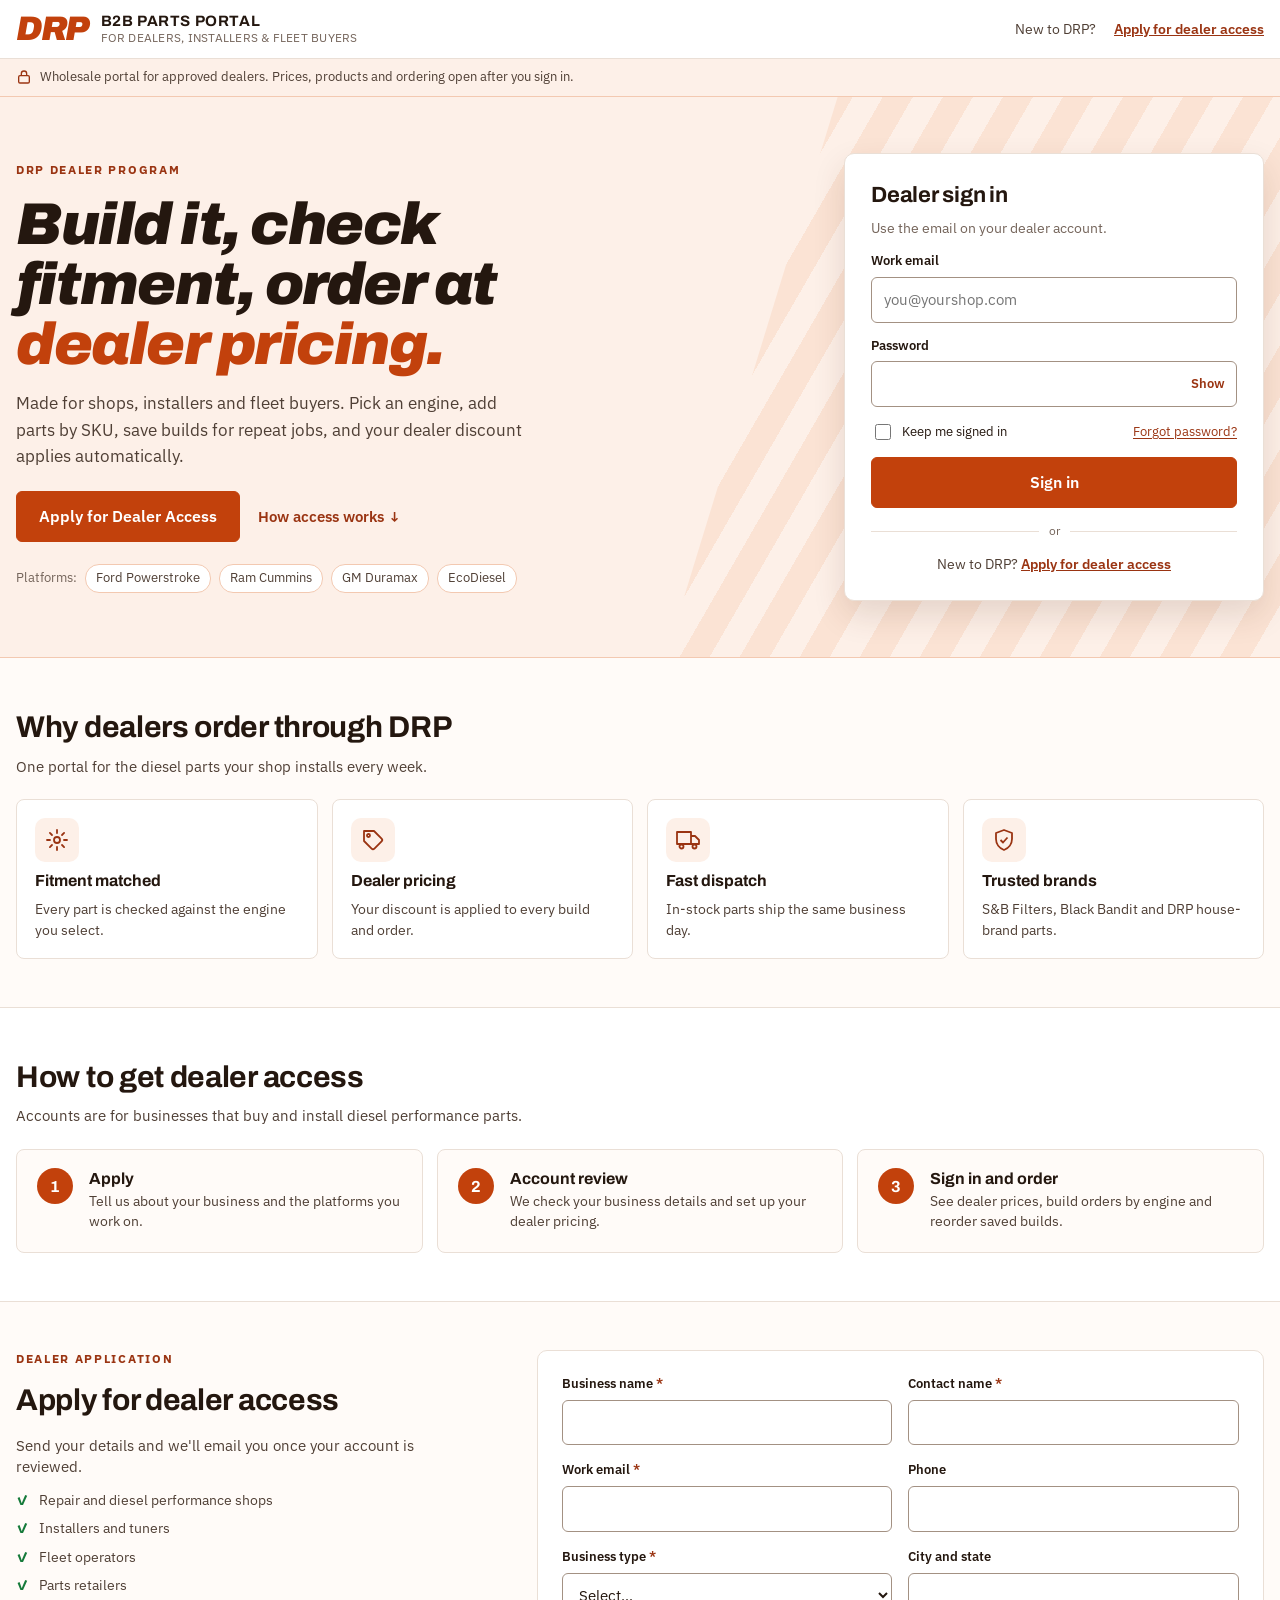
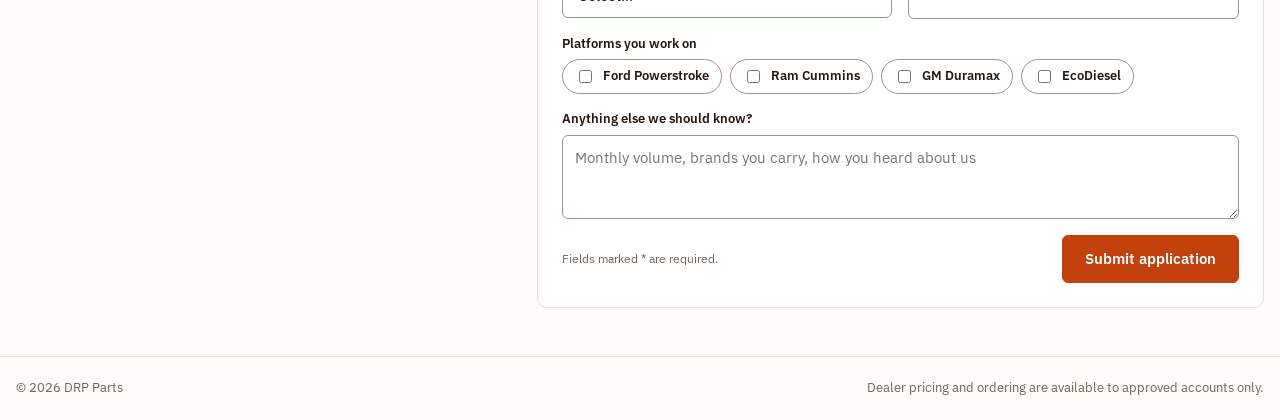
==== login.html @ 4ef4f917 "Speed and usability pass for B2B ordering Speed - Load only the font styles in use and drop IBM Plex" ====
<!doctype html>
<html lang="en" data-page="login">
<head>
<meta charset="utf-8">
<meta name="viewport" content="width=device-width,initial-scale=1">
<title>DRP Dealer Sign In</title>
<script src="drp.js"></script>
<link rel="preconnect" href="https://fonts.googleapis.com"><link rel="preconnect" href="https://fonts.gstatic.com" crossorigin>
<link rel="stylesheet" href="https://fonts.googleapis.com/css2?family=Archivo:ital,wght@0,700;1,900&family=IBM+Plex+Sans:wght@400;500;600;700&display=swap">
<link rel="stylesheet" href="drp.css">
<style>
/* Layout: pre-login page — slim header, pastel hero with the dealer pitch beside the sign-in card,
   assurance tiles, the three steps to get access, and the dealer application form.
   Nothing else on the site opens until the dealer signs in. Colours come from the tokens in drp.css. */
.top .wrap{justify-content:space-between}
.toplinks{display:flex;gap:18px;align-items:center;font-size:14px;color:var(--ink-2)}
.toplinks a{color:var(--brand-dk);font-weight:600}
.gate{background:var(--brand-tint);border-bottom:1px solid var(--brand-line);color:var(--ink-2);font-size:13px}
.gate .wrap{display:flex;gap:8px;align-items:center;padding-block:9px}
.gate svg{flex:none;color:var(--brand-dk)}

/* Hero */
.hero{position:relative;overflow:hidden;background:var(--brand-tint);border-bottom:1px solid var(--brand-line)}
.hero::before{content:"";position:absolute;inset:0 0 0 auto;width:48%;background:repeating-linear-gradient(-60deg,transparent 0 26px,var(--brand-tint-2) 26px 52px);clip-path:polygon(28% 0,100% 0,100% 100%,0 100%);pointer-events:none}
.hero .wrap{position:relative;display:grid;grid-template-columns:minmax(0,1.25fr) minmax(0,420px);gap:48px;align-items:center;padding-block:56px}
.pitch{display:flex;flex-direction:column;align-items:flex-start;gap:16px;min-width:0}
.eyebrow{font-size:12px;font-weight:700;letter-spacing:.14em;text-transform:uppercase;color:var(--brand-dk)}
.pitch h1{margin:0;max-width:16ch;font:italic 900 clamp(34px,4.6vw,60px)/1.02 var(--f-display);letter-spacing:-.025em;color:var(--ink);text-wrap:balance}
.pitch h1 em{font-style:inherit;color:var(--brand)}
.pitch p{margin:0;max-width:52ch;font-size:17px;line-height:1.55;color:var(--ink-2)}
.ctas{display:flex;flex-wrap:wrap;gap:18px;align-items:center;margin-top:6px}
.ctas .btn{padding:13px 22px;font-size:16px}
.ctas .linkbtn{font-size:15px;font-weight:600;text-decoration:none}
.ctas .linkbtn:hover{text-decoration:underline}
.plats{display:flex;flex-wrap:wrap;gap:8px;align-items:center;margin:6px 0 0;padding:0;list-style:none;font-size:13px;color:var(--ink-2)}
.plats li{padding:4px 10px;border-radius:14px;background:var(--card);border:1px solid var(--brand-line)}
.plats li:first-child{padding-inline:0;background:none;border:0;color:var(--muted)}

/* Sign-in card */
.signin{background:var(--card);border:1px solid var(--line);border-radius:10px;padding:26px;box-shadow:var(--shadow);display:flex;flex-direction:column;gap:14px}
.signin h2{margin:0;font-size:22px}
.signin>p{margin:-8px 0 0;color:var(--muted)}
.field{display:flex;flex-direction:column;gap:6px}
.field label,.flabel{font-size:13px;font-weight:600;color:var(--ink)}
.field .in{padding:11px 12px;font-size:15px}
.pw{position:relative;display:flex}
.pw .in{flex:1;padding-right:64px}
.pw button{position:absolute;right:6px;top:50%;transform:translateY(-50%);background:none;border:0;color:var(--brand-dk);font-size:13px;font-weight:600;padding:6px}
.opts{display:flex;justify-content:space-between;align-items:center;gap:10px;flex-wrap:wrap;font-size:13px}
.opts label{display:flex;gap:8px;align-items:center;cursor:pointer}
.opts input{width:16px;height:16px;accent-color:var(--brand)}
.signin .btn{padding:13px;font-size:16px}
.or{display:flex;align-items:center;gap:10px;color:var(--muted);font-size:12px}
.or::before,.or::after{content:"";flex:1;height:1px;background:var(--line)}
.newacct{text-align:center;font-size:14px;color:var(--ink-2)}
.newacct a{color:var(--brand-dk);font-weight:600}
.signin .msg:empty,.appform .msg:empty{display:none}

/* Sections */
section.band{padding-block:48px}
section.band.alt{background:var(--card);border-block:1px solid var(--line)}
.shead{display:flex;flex-direction:column;gap:6px;margin-bottom:22px}
.shead h2{margin:0;font-size:clamp(22px,2.4vw,30px);text-wrap:balance}
.shead p{margin:0;max-width:60ch;color:var(--ink-2);font-size:15px}
.assure{display:grid;grid-template-columns:repeat(4,minmax(0,1fr));gap:14px;margin:0;padding:0;list-style:none}
.as{display:flex;flex-direction:column;gap:10px;padding:18px;border:1px solid var(--line);border-radius:8px;background:var(--card)}
.as .ic{display:grid;place-items:center;width:44px;height:44px;border-radius:10px;background:var(--brand-tint);color:var(--brand-dk)}
.as b{font:700 16px var(--f-display)}
.as span{color:var(--ink-2)}

.steps{display:grid;grid-template-columns:repeat(3,minmax(0,1fr));gap:14px;margin:0;padding:0;list-style:none;counter-reset:s}
.steps li{position:relative;padding:20px 20px 20px 72px;border-radius:8px;background:var(--paper);border:1px solid var(--line);counter-increment:s}
.steps li::before{content:counter(s);position:absolute;left:20px;top:18px;display:grid;place-items:center;width:36px;height:36px;border-radius:50%;background:var(--brand);color:#fff;font:700 16px var(--f-display)}
.steps b{display:block;margin-bottom:4px;font:700 16px var(--f-display)}
.steps span{color:var(--ink-2)}

/* Application */
.apply{display:grid;grid-template-columns:minmax(0,.8fr) minmax(0,1.2fr);gap:36px;align-items:start}
.apply aside{display:flex;flex-direction:column;gap:12px}
.apply aside h2{margin:0;font-size:clamp(22px,2.4vw,30px)}
.apply aside p{margin:0;color:var(--ink-2);font-size:15px;max-width:48ch}
.who-list{margin:0;padding:0;list-style:none;display:grid;gap:8px}
.who-list li{display:flex;gap:10px;align-items:center;color:var(--ink-2)}
.who-list li::before{content:"✓";color:var(--ok);font-weight:700}
.appform{background:var(--card);border:1px solid var(--line);border-radius:10px;padding:24px;display:grid;grid-template-columns:repeat(2,minmax(0,1fr));gap:16px}
.appform .full{grid-column:1/-1}
.appform textarea{min-height:84px;resize:vertical}
.req{color:var(--brand-dk)}
.checks{display:flex;flex-wrap:wrap;gap:8px}
.checks label{display:flex;gap:8px;align-items:center;padding:7px 12px;border:1px solid var(--field);border-radius:20px;cursor:pointer;font-size:13px;background:var(--card)}
.checks label:has(input:checked){background:var(--brand-tint);border-color:var(--brand);color:var(--brand-dk);font-weight:600}
.checks input{accent-color:var(--brand)}
.appform .foot{display:flex;flex-wrap:wrap;gap:12px;align-items:center;justify-content:space-between}
.appform .foot small{color:var(--muted)}
.appform .btn{padding:12px 22px;font-size:15px}
.done{grid-column:1/-1;display:flex;flex-direction:column;gap:10px;align-items:flex-start;padding:8px 0}
.done .tick{display:grid;place-items:center;width:44px;height:44px;border-radius:50%;background:var(--ok-tint);color:var(--ok);font-size:22px;font-weight:700}
.done h3{margin:0;font-size:20px}
.done p{margin:0;color:var(--ink-2);max-width:52ch}

footer.foot{padding-block:22px;color:var(--muted);font-size:13px;border-top:1px solid var(--line)}
footer.foot .wrap{display:flex;flex-wrap:wrap;gap:8px 20px;justify-content:space-between}

@media (max-width:1000px){
  .hero .wrap{grid-template-columns:minmax(0,1fr);gap:28px;padding-block:36px}
  .hero::before{width:100%;clip-path:polygon(60% 0,100% 0,100% 100%,30% 100%);opacity:.7}
  .assure{grid-template-columns:repeat(2,minmax(0,1fr))}
  .steps,.apply{grid-template-columns:minmax(0,1fr)}
}
@media (max-width:640px){
  .toplinks .hide-sm{display:none}
  .assure,.appform{grid-template-columns:minmax(0,1fr)}
  .signin{padding:20px;order:-1}
  .hero .wrap{gap:24px;padding-block:24px 36px}
  section.band{padding-block:36px}
}
</style>
</head>
<body>

<header class="top">
  <div class="wrap">
    <a class="logo" href="login.html"><b>DRP</b><span><strong>B2B PARTS PORTAL</strong>FOR DEALERS, INSTALLERS &amp; FLEET BUYERS</span></a>
    <div class="toplinks"><span class="hide-sm">New to DRP?</span><a href="#apply">Apply for dealer access</a></div>
  </div>
</header>
<div class="gate"><div class="wrap"><svg width="16" height="16" viewBox="0 0 24 24" fill="none" stroke="currentColor" stroke-width="2" aria-hidden="true"><rect x="4" y="10" width="16" height="11" rx="2"/><path d="M8 10V7a4 4 0 0 1 8 0v3"/></svg>Wholesale portal for approved dealers. Prices, products and ordering open after you sign in.</div></div>

<main>
  <section class="hero" aria-label="Dealer sign in">
    <div class="wrap">
      <div class="pitch">
        <span class="eyebrow">DRP Dealer Program</span>
        <h1>Build it, check fitment, order at <em>dealer pricing.</em></h1>
        <p>Made for shops, installers and fleet buyers. Pick an engine, add parts by SKU, save builds for repeat jobs, and your dealer discount applies automatically.</p>
        <div class="ctas"><a class="btn" href="#apply">Apply for Dealer Access</a><a class="linkbtn" href="#how">How access works ↓</a></div>
        <ul class="plats" aria-label="Platforms covered"><li>Platforms:</li><li>Ford Powerstroke</li><li>Ram Cummins</li><li>GM Duramax</li><li>EcoDiesel</li></ul>
      </div>

      <form class="signin" id="signin" novalidate>
        <h2>Dealer sign in</h2>
        <p>Use the email on your dealer account.</p>
        <div class="field"><label for="email">Work email</label><input class="in" id="email" type="email" autocomplete="username" placeholder="you@yourshop.com" required></div>
        <div class="field"><label for="pw">Password</label><div class="pw"><input class="in" id="pw" type="password" autocomplete="current-password" required><button type="button" id="pwToggle" aria-controls="pw" aria-pressed="false">Show</button></div></div>
        <div class="opts"><label><input type="checkbox" id="remember"> Keep me signed in</label><button type="button" class="linkbtn" id="forgot">Forgot password?</button></div>
        <div class="msg" id="signMsg" role="alert"></div>
        <button class="btn" type="submit">Sign in</button>
        <div class="or">or</div>
        <div class="newacct">New to DRP? <a href="#apply">Apply for dealer access</a></div>
      </form>
    </div>
  </section>

  <section class="band">
    <div class="wrap">
      <div class="shead"><h2>Why dealers order through DRP</h2><p>One portal for the diesel parts your shop installs every week.</p></div>
      <ul class="assure">
        <li class="as"><span class="ic"><svg width="24" height="24" viewBox="0 0 24 24" fill="none" stroke="currentColor" stroke-width="1.8" stroke-linecap="round" aria-hidden="true"><circle cx="12" cy="12" r="3"/><path d="M12 2v3M12 19v3M2 12h3M19 12h3M4.9 4.9l2.1 2.1M17 17l2.1 2.1M4.9 19.1 7 17M17 7l2.1-2.1"/></svg></span><b>Fitment matched</b><span>Every part is checked against the engine you select.</span></li>
        <li class="as"><span class="ic"><svg width="24" height="24" viewBox="0 0 24 24" fill="none" stroke="currentColor" stroke-width="1.8" stroke-linejoin="round" aria-hidden="true"><path d="M20.6 13.4 13.4 20.6a2 2 0 0 1-2.8 0L3 13V3h10l7.6 7.6a2 2 0 0 1 0 2.8z"/><circle cx="7.5" cy="7.5" r="1.5"/></svg></span><b>Dealer pricing</b><span>Your discount is applied to every build and order.</span></li>
        <li class="as"><span class="ic"><svg width="24" height="24" viewBox="0 0 24 24" fill="none" stroke="currentColor" stroke-width="1.8" stroke-linejoin="round" aria-hidden="true"><path d="M1 4h14v12H1zM15 8h4l4 4v4h-8"/><circle cx="5.5" cy="18.5" r="2"/><circle cx="18.5" cy="18.5" r="2"/></svg></span><b>Fast dispatch</b><span>In-stock parts ship the same business day.</span></li>
        <li class="as"><span class="ic"><svg width="24" height="24" viewBox="0 0 24 24" fill="none" stroke="currentColor" stroke-width="1.8" stroke-linejoin="round" aria-hidden="true"><path d="M12 2 4 5v6c0 5 3.4 9.3 8 11 4.6-1.7 8-6 8-11V5z"/><path d="m8.5 12 2.5 2.5 4.5-5"/></svg></span><b>Trusted brands</b><span>S&amp;B Filters, Black Bandit and DRP house-brand parts.</span></li>
      </ul>
    </div>
  </section>

  <section class="band alt" id="how">
    <div class="wrap">
      <div class="shead"><h2>How to get dealer access</h2><p>Accounts are for businesses that buy and install diesel performance parts.</p></div>
      <ol class="steps">
        <li><b>Apply</b><span>Tell us about your business and the platforms you work on.</span></li>
        <li><b>Account review</b><span>We check your business details and set up your dealer pricing.</span></li>
        <li><b>Sign in and order</b><span>See dealer prices, build orders by engine and reorder saved builds.</span></li>
      </ol>
    </div>
  </section>

  <section class="band" id="apply">
    <div class="wrap apply">
      <aside>
        <span class="eyebrow">Dealer application</span>
        <h2>Apply for dealer access</h2>
        <p>Send your details and we'll email you once your account is reviewed.</p>
        <ul class="who-list"><li>Repair and diesel performance shops</li><li>Installers and tuners</li><li>Fleet operators</li><li>Parts retailers</li></ul>
      </aside>
      <form class="appform" id="appForm" novalidate>
        <div class="field"><label for="aBiz">Business name <span class="req">*</span></label><input class="in" id="aBiz" autocomplete="organization" required></div>
        <div class="field"><label for="aName">Contact name <span class="req">*</span></label><input class="in" id="aName" autocomplete="name" required></div>
        <div class="field"><label for="aEmail">Work email <span class="req">*</span></label><input class="in" id="aEmail" type="email" autocomplete="email" required></div>
        <div class="field"><label for="aPhone">Phone</label><input class="in" id="aPhone" type="tel" autocomplete="tel"></div>
        <div class="field"><label for="aType">Business type <span class="req">*</span></label><select class="in" id="aType" required><option value="">Select…</option><option>Repair / performance shop</option><option>Installer / tuner</option><option>Fleet operator</option><option>Parts retailer</option><option>Other</option></select></div>
        <div class="field"><label for="aLoc">City and state</label><input class="in" id="aLoc" autocomplete="address-level2"></div>
        <div class="field full"><span class="flabel" id="platLbl">Platforms you work on</span><div class="checks" role="group" aria-labelledby="platLbl"><label><input type="checkbox" value="Ford Powerstroke"> Ford Powerstroke</label><label><input type="checkbox" value="Ram Cummins"> Ram Cummins</label><label><input type="checkbox" value="GM Duramax"> GM Duramax</label><label><input type="checkbox" value="EcoDiesel"> EcoDiesel</label></div></div>
        <div class="field full"><label for="aNotes">Anything else we should know?</label><textarea class="in" id="aNotes" placeholder="Monthly volume, brands you carry, how you heard about us"></textarea></div>
        <div class="msg full" id="appMsg" role="alert"></div>
        <div class="foot full"><small>Fields marked * are required.</small><button class="btn" type="submit">Submit application</button></div>
      </form>
    </div>
  </section>
</main>

<footer class="foot"><div class="wrap"><span>© 2026 DRP Parts</span><span>Dealer pricing and ordering are available to approved accounts only.</span></div></footer>

<script>
const $=s=>document.querySelector(s);
const esc=s=>String(s).replace(/[&<>"]/g,c=>({"&":"&amp;","<":"&lt;",">":"&gt;",'"':"&quot;"}[c]));
const validEmail=v=>/^[^\s@]+@[^\s@]+\.[^\s@]+$/.test(v);

/* ---------- Sign in (front-end mock with one sample account; replace with your auth — never ship real credentials in page code) ---------- */
const SAMPLE={email:"ayush@ayush.com",password:"1234"};
$("#pwToggle").onclick=e=>{const pw=$("#pw"),show=pw.type==="password";pw.type=show?"text":"password";e.target.textContent=show?"Hide":"Show";e.target.setAttribute("aria-pressed",show);};
$("#forgot").onclick=()=>{const m=$("#signMsg");m.className="msg ok";m.textContent="Password reset – connect to your auth to email a reset link.";};
$("#signin").addEventListener("submit",e=>{
  e.preventDefault();const email=$("#email").value.trim(),pw=$("#pw").value,m=$("#signMsg");
  if(!validEmail(email)){m.className="msg err";m.textContent="Enter the email address on your dealer account.";$("#email").focus();return;}
  if(!pw){m.className="msg err";m.textContent="Enter your password.";$("#pw").focus();return;}
  if(email.toLowerCase()!==SAMPLE.email||pw!==SAMPLE.password){m.className="msg err";m.textContent="That email and password don't match a dealer account. Check them and try again.";$("#pw").select();return;}
  /* Company name from the email domain, e.g. ops@acme-diesel.com → "Acme Diesel" */
  const dom=email.split("@")[1].split(".")[0];
  const company=/^(gmail|yahoo|outlook|hotmail|icloud|aol|proton)$/i.test(dom)?"Demo Diesel Shop":dom.split(/[-_]/).map(w=>w[0].toUpperCase()+w.slice(1)).join(" ");
  DRP.signIn({email,company},$("#remember").checked);
});

/* ---------- Dealer application (front-end only; connect to your signup flow) ---------- */
$("#appForm").addEventListener("submit",e=>{
  e.preventDefault();const f=e.target,m=$("#appMsg");
  const miss=[["#aBiz","business name"],["#aName","contact name"],["#aType","business type"]].filter(([s])=>!$(s).value.trim());
  if(miss.length){m.className="msg err full";m.textContent="Add your "+miss.map(x=>x[1]).join(", ")+".";$(miss[0][0]).focus();return;}
  if(!validEmail($("#aEmail").value.trim())){m.className="msg err full";m.textContent="Enter a valid work email so we can reply.";$("#aEmail").focus();return;}
  f.innerHTML=`<div class="done" role="status"><span class="tick">✓</span><h3>Application received</h3><p>Thanks, ${esc($("#aName").value.trim())}. We'll email <b>${esc($("#aEmail").value.trim())}</b> once ${esc($("#aBiz").value.trim())} has been reviewed.</p><p style="font-size:13px;color:var(--muted)">Design sample: nothing was sent. Connect this form to your signup flow.</p><a class="btn ghost" href="#signin">Back to sign in</a></div>`;
  f.scrollIntoView({behavior:"smooth",block:"center"});
});
</script>
</body>
</html>
---- drp.css ----
/* DRP B2B Parts Portal — shared styles for login.html, index.html and product.html.
   Palette: warm pastel white surfaces with a deep, accessible orange. Every text pairing
   below meets WCAG AA (4.5:1); white on --brand is 5.2:1, --muted on --paper is 5.6:1. */
:root{
  /* Brand */
  --brand:#c2410c;        /* buttons, links, key accents */
  --brand-dk:#9a3412;     /* hover/pressed, orange text on tints */
  --brand-tint:#fdf0e8;   /* pastel orange surface: nav bar, selected rows */
  --brand-tint-2:#fbe3d4; /* stronger pastel: sign-in page stripes only */
  --paper:#fffbf8;        /* pastel white: page background, nav bar and soft panels */
  --brand-line:#f3c9b1;   /* borders on pastel surfaces */
  /* Neutrals (warm, biased toward the brand hue) */
  --ink:#24170f; --ink-2:#4f3f35; --muted:#74645a;
  --card:#ffffff;
  --sunk:#f6f0eb;         /* image wells, quiet buttons */
  --sunk-2:#eee5de;       /* hover on quiet surfaces */
  --line:#eadfd6;         /* dividers and card edges */
  --field:#a39183;        /* form field borders (3:1 on white) */
  /* Status */
  --ok:#157a3a; --ok-tint:#e7f4eb; --warn:#9a5b00; --warn-tint:#fdf3e1;
  --shadow:0 14px 32px rgba(84,46,22,.14);
  /* Type */
  --f:"IBM Plex Sans",system-ui,-apple-system,"Segoe UI",Roboto,Helvetica,Arial,sans-serif;
  --f-display:"Archivo",var(--f);
  --f-mono:ui-monospace,"SF Mono",Menlo,Consolas,"Liberation Mono",monospace; /* system mono: no extra font download */
  color-scheme:light;
}
*{box-sizing:border-box}
html,body{margin:0}
body{font:14px/1.45 var(--f);color:var(--ink);background:var(--paper)}
button,input,select,textarea{font:inherit;color:inherit}
button{cursor:pointer}
:focus-visible{outline:2px solid var(--brand);outline-offset:2px}
.wrap{max-width:1600px;margin:0 auto;padding-inline:16px}
h1,h2,h3,h4{font-family:var(--f-display);letter-spacing:-.01em}
img.noimg{visibility:hidden}

/* Header */
.top{background:var(--card);border-bottom:1px solid var(--line)}
.top .wrap{display:flex;align-items:center;gap:20px;padding-block:12px;flex-wrap:wrap}
.logo{display:flex;align-items:center;gap:12px;text-decoration:none;color:var(--ink)}
.logo b{font:italic 900 34px/1 var(--f-display);color:var(--brand);letter-spacing:-1.5px}
.logo span{font-size:12px;line-height:1.3;color:var(--muted);letter-spacing:.02em}
.logo span strong{display:block;font:700 15px/1.2 var(--f-display);color:var(--ink);letter-spacing:.04em}
.search{position:relative;flex:1;display:flex;min-width:240px;max-width:640px}
.search input{flex:1;min-width:0;border:1px solid var(--field);border-right:0;border-radius:6px 0 0 6px;padding:10px 12px;background:var(--card)}
.search button{border:0;background:var(--brand);color:#fff;border-radius:0 6px 6px 0;padding:0 18px}
.search button:hover{background:var(--brand-dk)}
.phone{display:flex;gap:8px;align-items:center;color:var(--ink);text-decoration:none;white-space:nowrap}
.phone svg{flex:none;color:var(--brand)}
.phone span{display:flex;flex-direction:column;line-height:1.2}
.phone small{font-size:12px;color:var(--muted)}
.phone b{font:700 15px var(--f-display);font-variant-numeric:tabular-nums}
.phone:hover b{color:var(--brand-dk);text-decoration:underline}
.acct{display:flex;gap:18px;align-items:center;margin-left:auto}
.acct>button{background:none;border:0;display:flex;gap:6px;align-items:center}
.who{display:flex;gap:10px;align-items:center}
.avatar{display:grid;place-items:center;width:34px;height:34px;border-radius:50%;background:var(--brand-tint);color:var(--brand-dk);font-weight:700;font-size:13px;border:1px solid var(--brand-line)}
.who .lbl{display:flex;flex-direction:column;line-height:1.2}
.who small{color:var(--muted);font-size:12px}
.who .linkbtn{font-size:12px;text-align:left}
.cartbtn{position:relative}
.cartbtn i{position:absolute;top:-6px;left:12px;background:var(--brand);color:#fff;font-style:normal;font-size:11px;border-radius:9px;min-width:18px;height:18px;display:grid;place-items:center;padding:0 4px}

/* Search-as-you-type suggestions (portal) */
.sugg{position:absolute;top:calc(100% + 6px);left:0;right:0;z-index:40;background:var(--card);border:1px solid var(--line);border-radius:8px;box-shadow:var(--shadow);overflow:hidden}
.si{display:grid;grid-template-columns:44px minmax(0,1fr) auto auto;gap:10px;align-items:center;padding:8px 10px;cursor:pointer;border-bottom:1px solid var(--line)}
.si:hover,.si.on{background:var(--brand-tint)}
.si img{width:44px;height:44px;object-fit:contain;background:var(--sunk);border-radius:4px}
.si .st{display:flex;flex-direction:column;min-width:0}
.si b{font-size:13px;font-weight:600;white-space:nowrap;overflow:hidden;text-overflow:ellipsis}
.si small{font-size:12px;color:var(--muted)}
.si em{font-style:normal;font-weight:600}.si .ok{color:var(--ok)}.si .bo{color:var(--warn)}
.si .sp{font-weight:700;font-variant-numeric:tabular-nums}
.si .btn{padding:5px 12px}
.snone{padding:14px;color:var(--muted)}
.sfoot{padding:7px 10px;font-size:12px;color:var(--muted);background:var(--paper)}
@media (max-width:640px){.si{grid-template-columns:40px minmax(0,1fr) auto}.si .sp{display:none}.sfoot{display:none}}

/* Main nav: pastel white bar; dropdown panel sits outside the scrolling bar so it never gets clipped */
nav.main{position:relative;z-index:20;background:var(--paper);color:var(--ink);border-bottom:1px solid var(--line)}
nav.main .bar{display:flex;gap:2px;align-items:center;min-height:58px;overflow-x:auto;scrollbar-width:none}
nav.main .bar::-webkit-scrollbar{display:none}
.ni{display:inline-flex;flex:none;align-items:center;gap:8px;height:42px;padding:0 14px;background:none;border:1.5px solid transparent;border-radius:6px;color:inherit;font-size:15px;font-weight:500;white-space:nowrap}
.ni:hover,.ni[aria-expanded=true]{background:var(--sunk);color:var(--brand-dk)}
.ni .cv{width:12px;height:12px;opacity:.7;transition:transform .15s}
.ni[aria-expanded=true] .cv{transform:rotate(180deg)}
.ni.veh{height:46px;padding:0 18px;margin-right:12px;background:var(--brand);color:#fff;font-weight:600}
.ni.veh:hover,.ni.veh[aria-expanded=true]{background:var(--brand-dk);color:#fff}
.ni.acctnav{margin-left:auto;border-color:var(--brand);color:var(--brand-dk);font-weight:600;background:var(--card)}
.ni.acctnav:hover{background:var(--brand-tint)}
.navpanel{position:absolute;top:100%;min-width:250px;max-width:calc(100vw - 32px);padding:14px;background:var(--card);color:var(--ink);border:1px solid var(--line);border-top:3px solid var(--brand);border-radius:0 0 8px 8px;box-shadow:var(--shadow)}
.navpanel{max-height:calc(100vh - 150px);overflow:auto}
.navpanel.wide{width:min(1200px,calc(100vw - 32px))}
.navpanel.mid{width:min(760px,calc(100vw - 32px))}
.pgrid{display:grid;grid-template-columns:minmax(0,2fr) minmax(0,1fr);gap:10px 28px}
.navpanel .cols2{columns:2;column-gap:20px}
.navpanel .cols2 li{break-inside:avoid}
.qo{display:flex;flex-direction:column;gap:8px;width:min(420px,calc(100vw - 60px))}
.qo h4{margin:0}
.qo p,.ro p{margin:0;padding:0 8px;color:var(--muted);font-size:13px}
.qo .row{padding:0 8px}
.qo #navSku{flex:1}
.qo #navQty{width:64px}
.qo .msg{padding:0 8px;margin:0}
.qo .msg:empty{display:none}
.qo .linkbtn,.ro .linkbtn{align-self:flex-start;margin:4px 8px 2px;font-size:13px}
.ro{display:flex;flex-direction:column;gap:6px;width:min(420px,calc(100vw - 60px))}
.ro ul{display:grid;gap:6px}
.ro li{display:flex;justify-content:space-between;align-items:center;gap:10px;padding:8px;border:1px solid var(--line);border-radius:6px;background:var(--paper)}
.ro li span{display:flex;flex-direction:column;flex:1;min-width:0}
.ro li .btn{flex:none}
.ro li b{font-size:13px;overflow-wrap:anywhere}
.ro li small{font-size:12px;color:var(--muted);font-variant-numeric:tabular-nums}
.ro .btn{padding:5px 12px}
.navpanel h4{margin:0 0 6px;padding:0 8px;font:600 11px/1.4 var(--f);letter-spacing:.08em;text-transform:uppercase;color:var(--muted)}
.navpanel ul{list-style:none;margin:0;padding:0}
.navpanel li button:not(.btn){display:flex;justify-content:space-between;gap:16px;width:100%;padding:7px 8px;background:none;border:0;border-radius:4px;text-align:left;color:var(--ink-2)}
.navpanel li button:not(.btn):hover{background:var(--brand-tint);color:var(--brand-dk)}
.navpanel li small{color:var(--muted);font-variant-numeric:tabular-nums}
.navpanel .all{font-weight:600;color:var(--ink)}
.navpanel li button.zero{color:var(--muted)} /* nothing listed yet: still clickable, visually quieter */
.vgrid{display:grid;grid-template-columns:repeat(auto-fit,minmax(240px,1fr));gap:10px 24px}

/* Controls */
.row{display:flex;gap:8px;align-items:stretch}
.in{border:1px solid var(--field);border-radius:6px;padding:8px 10px;background:var(--card);min-width:0}
.btn{display:inline-flex;align-items:center;justify-content:center;gap:6px;background:var(--brand);color:#fff;border:1.5px solid var(--brand);border-radius:6px;padding:8px 14px;font-weight:600;white-space:nowrap;text-decoration:none}
.btn:hover{background:var(--brand-dk);border-color:var(--brand-dk)}
.btn.ghost{background:var(--card);color:var(--brand-dk);border-color:var(--brand)}
.btn.ghost:hover{background:var(--brand-tint)}
.btn.lite{background:var(--sunk);color:var(--ink);border-color:var(--sunk);font-weight:500}
.btn.lite:hover{background:var(--sunk-2);border-color:var(--sunk-2)}
.btn:disabled{opacity:.5;cursor:not-allowed}
.linkbtn{background:none;border:0;color:var(--brand-dk);text-decoration:underline;text-underline-offset:2px;padding:0}
.linkbtn:hover{color:var(--brand)}
.msg{font-size:12px;min-height:16px;margin-top:4px}
.msg.ok{color:var(--ok)} .msg.err{color:var(--brand-dk)}
.qty{display:inline-flex;border:1px solid var(--field);border-radius:6px;overflow:hidden;background:var(--card)}
.qty button{border:0;background:var(--card);width:30px;height:30px;font-size:16px}
.qty button:hover{background:var(--brand-tint)}
.qty input{width:40px;border:0;border-inline:1px solid var(--line);text-align:center;font-variant-numeric:tabular-nums}
.badge{background:var(--brand-tint);color:var(--brand-dk);border:1px solid var(--brand-line);font-size:11px;font-weight:700;letter-spacing:.03em;padding:3px 8px;border-radius:4px}
.sku{font-family:var(--f-mono)}

.toast{position:fixed;left:50%;bottom:20px;transform:translateX(-50%);background:var(--ink);color:#fff;padding:10px 16px;border-radius:6px;font-size:13px;opacity:0;pointer-events:none;transition:opacity .2s;z-index:50}
.toast.on{opacity:1}
.toast.act{display:flex;gap:14px;align-items:center;pointer-events:auto}
.toast button{background:none;border:0;padding:2px 0;color:#ffc4a3;font-weight:700;text-decoration:underline;text-underline-offset:2px}
dialog{border:0;border-radius:10px;padding:0;max-width:760px;width:calc(100% - 32px);background:var(--card);color:var(--ink)}
dialog::backdrop{background:rgba(36,23,15,.45)}

/* Submit Vehicle Info dialog (built by drp.js) */
.vehdlg{max-width:640px}
.vform{display:flex;flex-direction:column;gap:14px;padding:22px}
.vform header{display:flex;justify-content:space-between;align-items:center;gap:12px}
.vform h2{margin:0;font-size:20px}
.vx{background:none;border:0;font-size:24px;line-height:1;color:var(--ink-2);padding:0 4px}
.vlead{margin:-6px 0 0;color:var(--ink-2)}
.vgrid2{display:grid;grid-template-columns:repeat(2,minmax(0,1fr));gap:12px 14px}
.vf{display:flex;flex-direction:column;gap:5px;min-width:0}
.vf.full{grid-column:1/-1}
.vf label{font-size:13px;font-weight:600}
.vf small{font-size:12px;color:var(--muted)}
.vf .in{padding:9px 10px}
.vf textarea{resize:vertical}
.req{color:var(--brand-dk)}
.vform .msg:empty{display:none}
.vform footer{display:flex;justify-content:flex-end;gap:8px;padding-top:4px;border-top:1px solid var(--line)}
.vform footer .btn{padding:10px 18px;margin-top:10px}
.vdone{display:flex;flex-direction:column;gap:10px;align-items:flex-start}
.vdone .tick{display:grid;place-items:center;width:44px;height:44px;border-radius:50%;background:var(--ok-tint);color:var(--ok);font-size:22px;font-weight:700}
.vdone p{margin:0;color:var(--ink-2);max-width:52ch}
.vdone .vnote{font-size:13px;color:var(--muted)}

@media (max-width:1000px){.cartbtn .lbl,.who .lbl b{display:none}}
@media (max-width:640px){.pgrid{grid-template-columns:minmax(0,1fr)}.navpanel .cols2{columns:1}.phone small{display:none}.vgrid2{grid-template-columns:minmax(0,1fr)}.vform{padding:18px}}
@media (max-width:640px){.logo span{display:none}.ni.acctnav{margin-left:0}}
/* Bigger tap targets on touch screens */
@media (pointer:coarse){.qty button{width:40px;height:40px}.ni{height:46px}.navpanel li button:not(.btn){padding-block:10px}.linkbtn{padding-block:6px}}
@media (prefers-reduced-motion:reduce){*{transition:none!important;scroll-behavior:auto!important}}
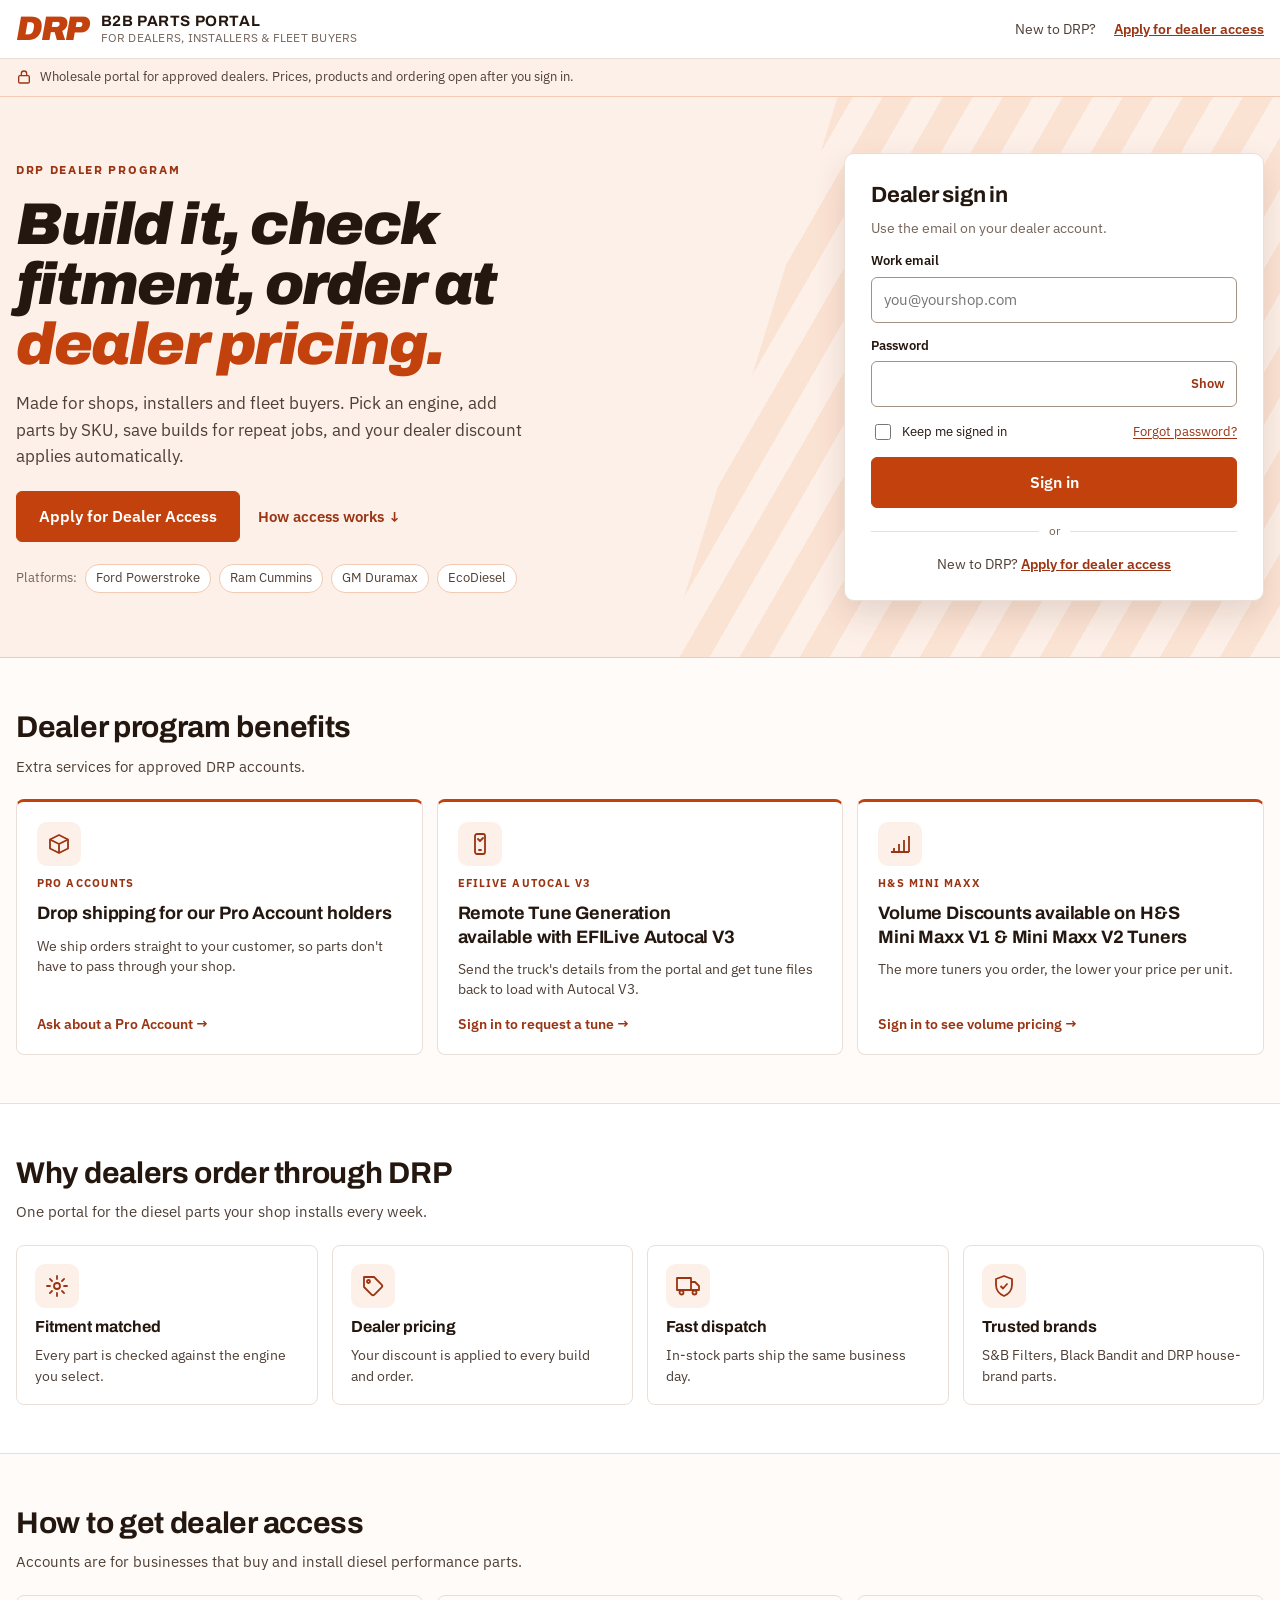
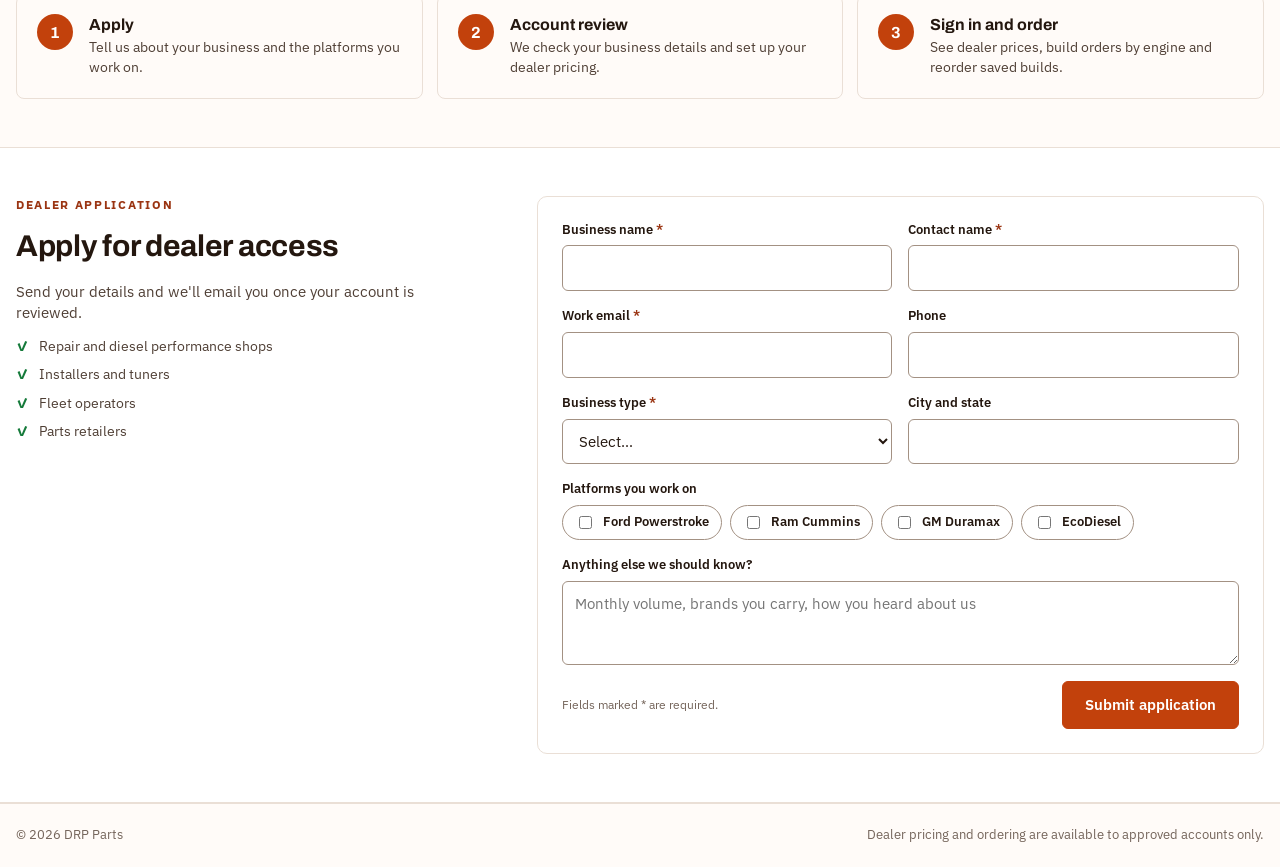
==== commit b4acc50d: "Add dealer program benefits to the sign-in page Drop shipping for Pro Accounts, remote tune generati" ====
--- a/login.html
+++ b/login.html
@@ -62,6 +62,15 @@
 .shead{display:flex;flex-direction:column;gap:6px;margin-bottom:22px}
 .shead h2{margin:0;font-size:clamp(22px,2.4vw,30px);text-wrap:balance}
 .shead p{margin:0;max-width:60ch;color:var(--ink-2);font-size:15px}
+/* Dealer program benefits */
+.perks{display:grid;grid-template-columns:repeat(3,minmax(0,1fr));gap:14px;margin:0;padding:0;list-style:none}
+.perk{display:flex;flex-direction:column;gap:10px;padding:20px;border:1px solid var(--line);border-top:3px solid var(--brand);border-radius:8px;background:var(--card)}
+.perk .ic{display:grid;place-items:center;width:44px;height:44px;border-radius:10px;background:var(--brand-tint);color:var(--brand-dk)}
+.perk .tag{font-size:11px;font-weight:700;letter-spacing:.1em;text-transform:uppercase;color:var(--brand-dk)}
+.perk h3{margin:0;font-size:18px;line-height:1.3;text-wrap:balance}
+.perk p{margin:0;color:var(--ink-2)}
+.perk a{margin-top:auto;padding-top:4px;color:var(--brand-dk);font-weight:600;text-decoration:none}
+.perk a:hover{text-decoration:underline}
 .assure{display:grid;grid-template-columns:repeat(4,minmax(0,1fr));gap:14px;margin:0;padding:0;list-style:none}
 .as{display:flex;flex-direction:column;gap:10px;padding:18px;border:1px solid var(--line);border-radius:8px;background:var(--card)}
 .as .ic{display:grid;place-items:center;width:44px;height:44px;border-radius:10px;background:var(--brand-tint);color:var(--brand-dk)}
@@ -105,6 +114,7 @@
   .hero .wrap{grid-template-columns:minmax(0,1fr);gap:28px;padding-block:36px}
   .hero::before{width:100%;clip-path:polygon(60% 0,100% 0,100% 100%,30% 100%);opacity:.7}
   .assure{grid-template-columns:repeat(2,minmax(0,1fr))}
+  .perks{grid-template-columns:minmax(0,1fr)}
   .steps,.apply{grid-template-columns:minmax(0,1fr)}
 }
 @media (max-width:640px){
@@ -151,7 +161,36 @@
     </div>
   </section>
 
-  <section class="band">
+  <section class="band" id="benefits">
+    <div class="wrap">
+      <div class="shead"><h2>Dealer program benefits</h2><p>Extra services for approved DRP accounts.</p></div>
+      <ul class="perks">
+        <li class="perk">
+          <span class="ic"><svg width="24" height="24" viewBox="0 0 24 24" fill="none" stroke="currentColor" stroke-width="1.8" stroke-linejoin="round" aria-hidden="true"><path d="M3 7.5 12 3l9 4.5v9L12 21l-9-4.5z"/><path d="m3 7.5 9 4.5 9-4.5M12 12v9"/></svg></span>
+          <span class="tag">Pro Accounts</span>
+          <h3>Drop shipping for our Pro Account holders</h3>
+          <p>We ship orders straight to your customer, so parts don't have to pass through your shop.</p>
+          <a href="#apply">Ask about a Pro Account →</a>
+        </li>
+        <li class="perk">
+          <span class="ic"><svg width="24" height="24" viewBox="0 0 24 24" fill="none" stroke="currentColor" stroke-width="1.8" stroke-linecap="round" stroke-linejoin="round" aria-hidden="true"><rect x="7" y="2" width="10" height="20" rx="2"/><path d="M11 18h2M10 7l2 2 3-3"/></svg></span>
+          <span class="tag">EFILive Autocal V3</span>
+          <h3>Remote Tune Generation available with EFILive Autocal V3</h3>
+          <p>Send the truck's details from the portal and get tune files back to load with Autocal V3.</p>
+          <a href="#signin">Sign in to request a tune →</a>
+        </li>
+        <li class="perk">
+          <span class="ic"><svg width="24" height="24" viewBox="0 0 24 24" fill="none" stroke="currentColor" stroke-width="1.8" stroke-linejoin="round" aria-hidden="true"><path d="M3 20h18M6 16v4M11 12v8M16 8v12M21 4v16"/></svg></span>
+          <span class="tag">H&amp;S Mini Maxx</span>
+          <h3>Volume Discounts available on H&amp;S Mini Maxx V1 &amp; Mini Maxx V2 Tuners</h3>
+          <p>The more tuners you order, the lower your price per unit.</p>
+          <a href="#signin">Sign in to see volume pricing →</a>
+        </li>
+      </ul>
+    </div>
+  </section>
+
+  <section class="band alt">
     <div class="wrap">
       <div class="shead"><h2>Why dealers order through DRP</h2><p>One portal for the diesel parts your shop installs every week.</p></div>
       <ul class="assure">
@@ -163,7 +202,7 @@
     </div>
   </section>
 
-  <section class="band alt" id="how">
+  <section class="band" id="how">
     <div class="wrap">
       <div class="shead"><h2>How to get dealer access</h2><p>Accounts are for businesses that buy and install diesel performance parts.</p></div>
       <ol class="steps">
@@ -174,7 +213,7 @@
     </div>
   </section>
 
-  <section class="band" id="apply">
+  <section class="band alt" id="apply">
     <div class="wrap apply">
       <aside>
         <span class="eyebrow">Dealer application</span>
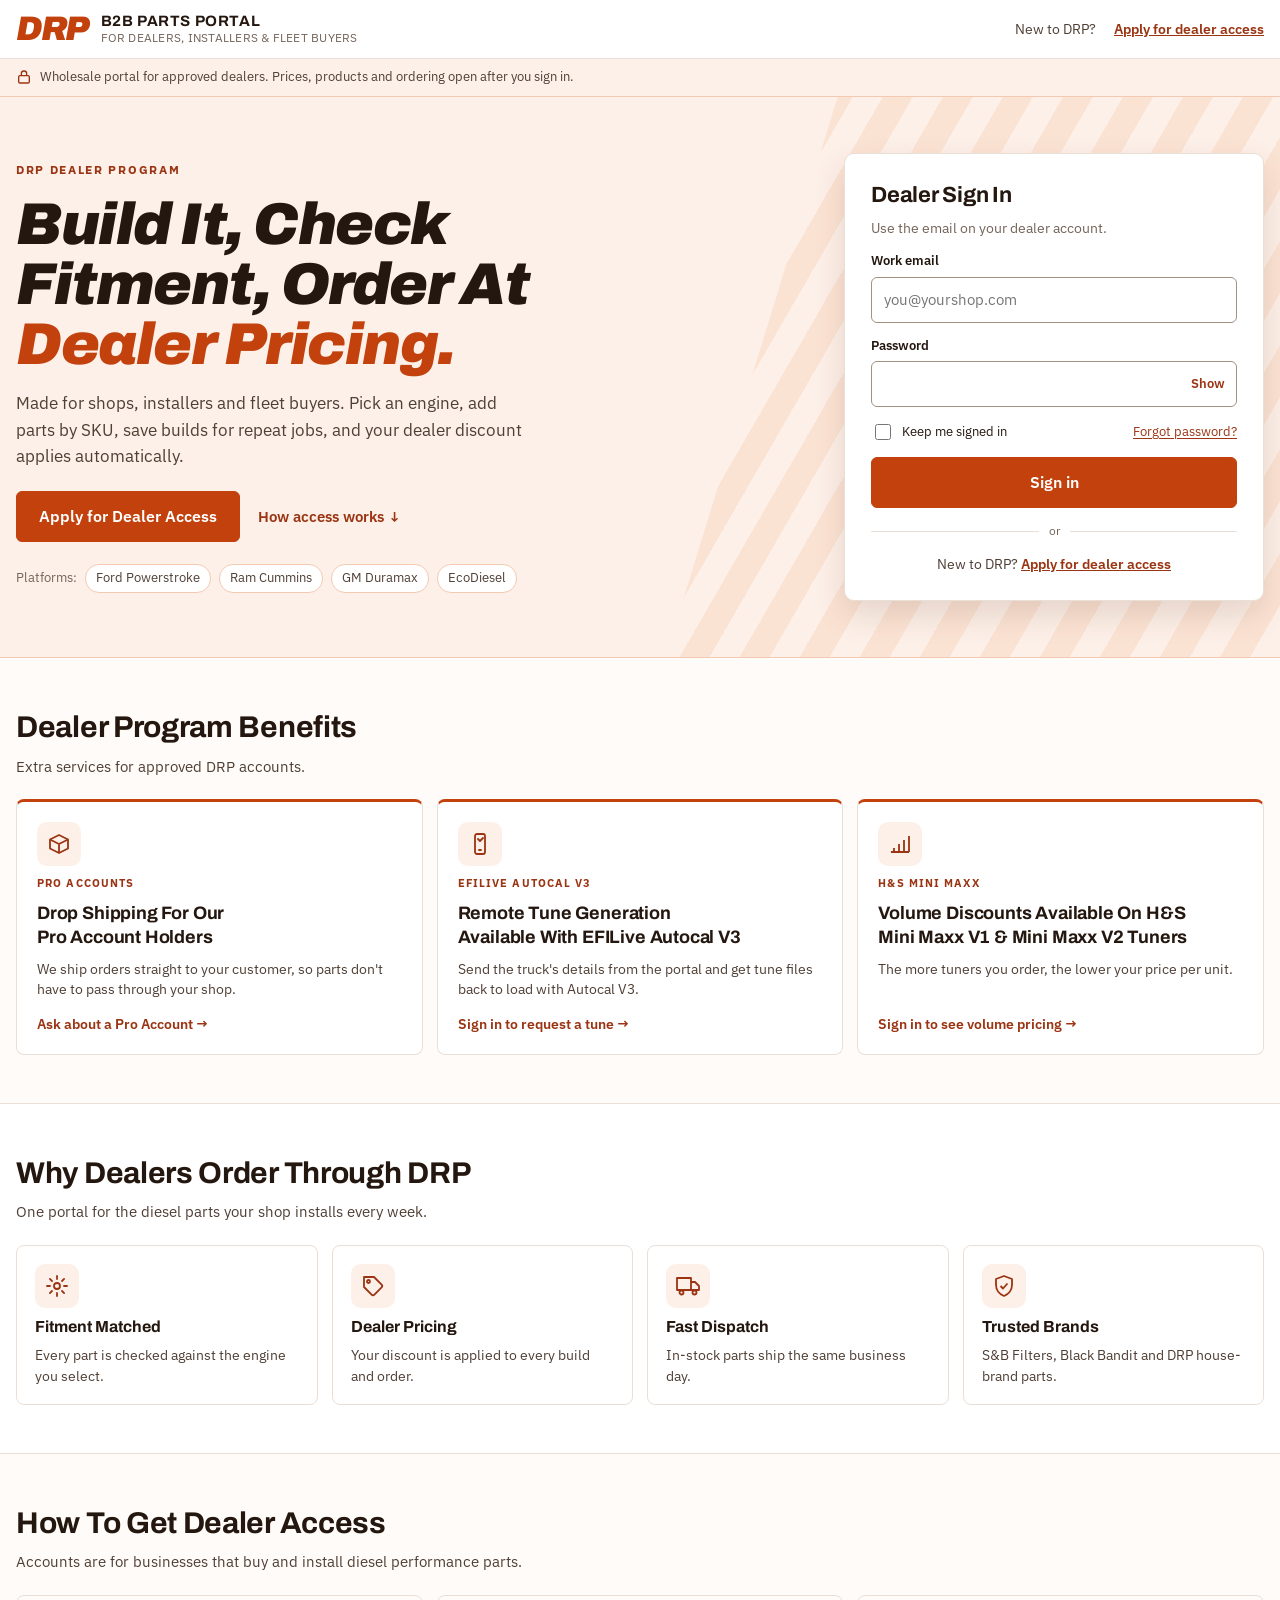
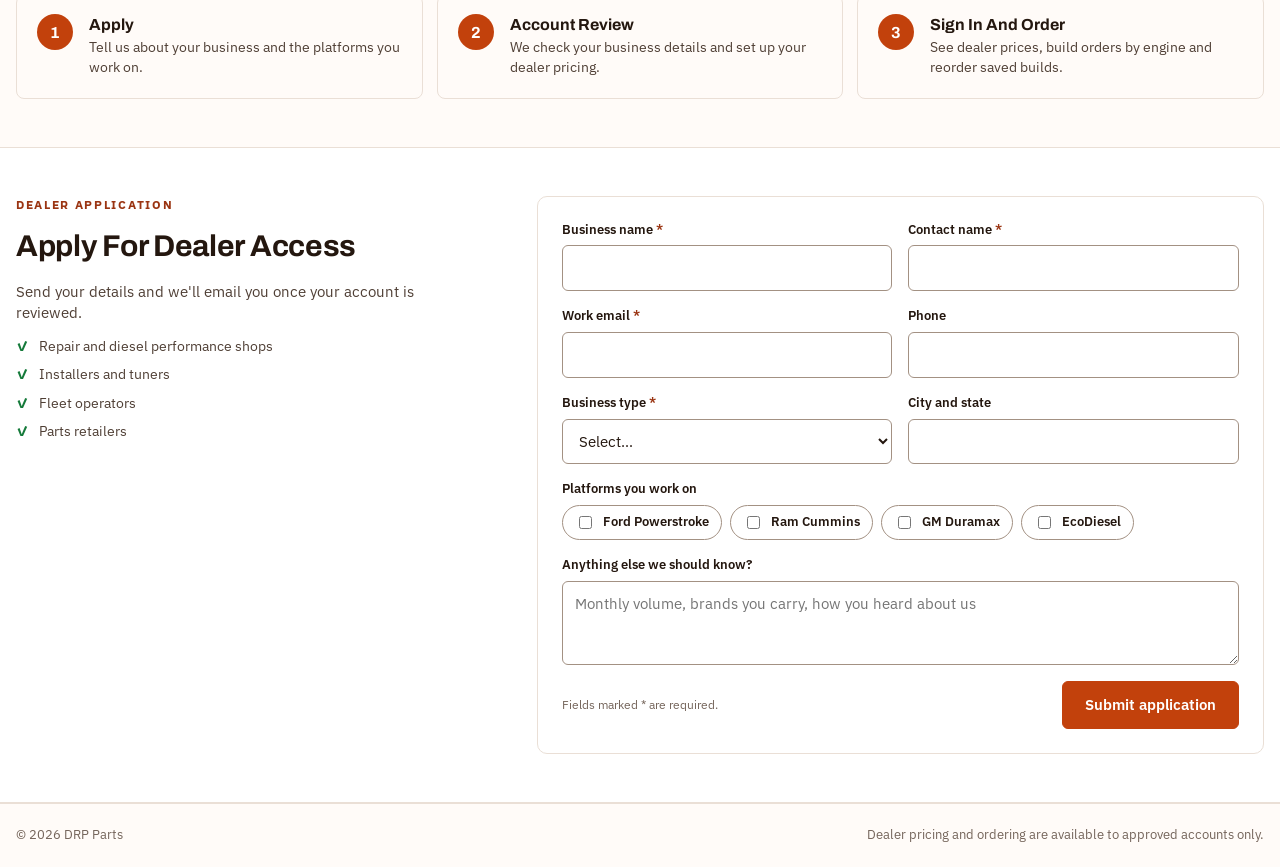
==== commit f890f933: "Capitalise every word in headings Section, card, dialog and menu headings across the sign-in page, p" ====
--- a/login.html
+++ b/login.html
@@ -141,14 +141,14 @@
     <div class="wrap">
       <div class="pitch">
         <span class="eyebrow">DRP Dealer Program</span>
-        <h1>Build it, check fitment, order at <em>dealer pricing.</em></h1>
+        <h1>Build It, Check Fitment, Order At <em>Dealer Pricing.</em></h1>
         <p>Made for shops, installers and fleet buyers. Pick an engine, add parts by SKU, save builds for repeat jobs, and your dealer discount applies automatically.</p>
         <div class="ctas"><a class="btn" href="#apply">Apply for Dealer Access</a><a class="linkbtn" href="#how">How access works ↓</a></div>
         <ul class="plats" aria-label="Platforms covered"><li>Platforms:</li><li>Ford Powerstroke</li><li>Ram Cummins</li><li>GM Duramax</li><li>EcoDiesel</li></ul>
       </div>
 
       <form class="signin" id="signin" novalidate>
-        <h2>Dealer sign in</h2>
+        <h2>Dealer Sign In</h2>
         <p>Use the email on your dealer account.</p>
         <div class="field"><label for="email">Work email</label><input class="in" id="email" type="email" autocomplete="username" placeholder="you@yourshop.com" required></div>
         <div class="field"><label for="pw">Password</label><div class="pw"><input class="in" id="pw" type="password" autocomplete="current-password" required><button type="button" id="pwToggle" aria-controls="pw" aria-pressed="false">Show</button></div></div>
@@ -163,26 +163,26 @@
 
   <section class="band" id="benefits">
     <div class="wrap">
-      <div class="shead"><h2>Dealer program benefits</h2><p>Extra services for approved DRP accounts.</p></div>
+      <div class="shead"><h2>Dealer Program Benefits</h2><p>Extra services for approved DRP accounts.</p></div>
       <ul class="perks">
         <li class="perk">
           <span class="ic"><svg width="24" height="24" viewBox="0 0 24 24" fill="none" stroke="currentColor" stroke-width="1.8" stroke-linejoin="round" aria-hidden="true"><path d="M3 7.5 12 3l9 4.5v9L12 21l-9-4.5z"/><path d="m3 7.5 9 4.5 9-4.5M12 12v9"/></svg></span>
           <span class="tag">Pro Accounts</span>
-          <h3>Drop shipping for our Pro Account holders</h3>
+          <h3>Drop Shipping For Our Pro Account Holders</h3>
           <p>We ship orders straight to your customer, so parts don't have to pass through your shop.</p>
           <a href="#apply">Ask about a Pro Account →</a>
         </li>
         <li class="perk">
           <span class="ic"><svg width="24" height="24" viewBox="0 0 24 24" fill="none" stroke="currentColor" stroke-width="1.8" stroke-linecap="round" stroke-linejoin="round" aria-hidden="true"><rect x="7" y="2" width="10" height="20" rx="2"/><path d="M11 18h2M10 7l2 2 3-3"/></svg></span>
           <span class="tag">EFILive Autocal V3</span>
-          <h3>Remote Tune Generation available with EFILive Autocal V3</h3>
+          <h3>Remote Tune Generation Available With EFILive Autocal V3</h3>
           <p>Send the truck's details from the portal and get tune files back to load with Autocal V3.</p>
           <a href="#signin">Sign in to request a tune →</a>
         </li>
         <li class="perk">
           <span class="ic"><svg width="24" height="24" viewBox="0 0 24 24" fill="none" stroke="currentColor" stroke-width="1.8" stroke-linejoin="round" aria-hidden="true"><path d="M3 20h18M6 16v4M11 12v8M16 8v12M21 4v16"/></svg></span>
           <span class="tag">H&amp;S Mini Maxx</span>
-          <h3>Volume Discounts available on H&amp;S Mini Maxx V1 &amp; Mini Maxx V2 Tuners</h3>
+          <h3>Volume Discounts Available On H&amp;S Mini Maxx V1 &amp; Mini Maxx V2 Tuners</h3>
           <p>The more tuners you order, the lower your price per unit.</p>
           <a href="#signin">Sign in to see volume pricing →</a>
         </li>
@@ -192,23 +192,23 @@
 
   <section class="band alt">
     <div class="wrap">
-      <div class="shead"><h2>Why dealers order through DRP</h2><p>One portal for the diesel parts your shop installs every week.</p></div>
+      <div class="shead"><h2>Why Dealers Order Through DRP</h2><p>One portal for the diesel parts your shop installs every week.</p></div>
       <ul class="assure">
-        <li class="as"><span class="ic"><svg width="24" height="24" viewBox="0 0 24 24" fill="none" stroke="currentColor" stroke-width="1.8" stroke-linecap="round" aria-hidden="true"><circle cx="12" cy="12" r="3"/><path d="M12 2v3M12 19v3M2 12h3M19 12h3M4.9 4.9l2.1 2.1M17 17l2.1 2.1M4.9 19.1 7 17M17 7l2.1-2.1"/></svg></span><b>Fitment matched</b><span>Every part is checked against the engine you select.</span></li>
-        <li class="as"><span class="ic"><svg width="24" height="24" viewBox="0 0 24 24" fill="none" stroke="currentColor" stroke-width="1.8" stroke-linejoin="round" aria-hidden="true"><path d="M20.6 13.4 13.4 20.6a2 2 0 0 1-2.8 0L3 13V3h10l7.6 7.6a2 2 0 0 1 0 2.8z"/><circle cx="7.5" cy="7.5" r="1.5"/></svg></span><b>Dealer pricing</b><span>Your discount is applied to every build and order.</span></li>
-        <li class="as"><span class="ic"><svg width="24" height="24" viewBox="0 0 24 24" fill="none" stroke="currentColor" stroke-width="1.8" stroke-linejoin="round" aria-hidden="true"><path d="M1 4h14v12H1zM15 8h4l4 4v4h-8"/><circle cx="5.5" cy="18.5" r="2"/><circle cx="18.5" cy="18.5" r="2"/></svg></span><b>Fast dispatch</b><span>In-stock parts ship the same business day.</span></li>
-        <li class="as"><span class="ic"><svg width="24" height="24" viewBox="0 0 24 24" fill="none" stroke="currentColor" stroke-width="1.8" stroke-linejoin="round" aria-hidden="true"><path d="M12 2 4 5v6c0 5 3.4 9.3 8 11 4.6-1.7 8-6 8-11V5z"/><path d="m8.5 12 2.5 2.5 4.5-5"/></svg></span><b>Trusted brands</b><span>S&amp;B Filters, Black Bandit and DRP house-brand parts.</span></li>
+        <li class="as"><span class="ic"><svg width="24" height="24" viewBox="0 0 24 24" fill="none" stroke="currentColor" stroke-width="1.8" stroke-linecap="round" aria-hidden="true"><circle cx="12" cy="12" r="3"/><path d="M12 2v3M12 19v3M2 12h3M19 12h3M4.9 4.9l2.1 2.1M17 17l2.1 2.1M4.9 19.1 7 17M17 7l2.1-2.1"/></svg></span><b>Fitment Matched</b><span>Every part is checked against the engine you select.</span></li>
+        <li class="as"><span class="ic"><svg width="24" height="24" viewBox="0 0 24 24" fill="none" stroke="currentColor" stroke-width="1.8" stroke-linejoin="round" aria-hidden="true"><path d="M20.6 13.4 13.4 20.6a2 2 0 0 1-2.8 0L3 13V3h10l7.6 7.6a2 2 0 0 1 0 2.8z"/><circle cx="7.5" cy="7.5" r="1.5"/></svg></span><b>Dealer Pricing</b><span>Your discount is applied to every build and order.</span></li>
+        <li class="as"><span class="ic"><svg width="24" height="24" viewBox="0 0 24 24" fill="none" stroke="currentColor" stroke-width="1.8" stroke-linejoin="round" aria-hidden="true"><path d="M1 4h14v12H1zM15 8h4l4 4v4h-8"/><circle cx="5.5" cy="18.5" r="2"/><circle cx="18.5" cy="18.5" r="2"/></svg></span><b>Fast Dispatch</b><span>In-stock parts ship the same business day.</span></li>
+        <li class="as"><span class="ic"><svg width="24" height="24" viewBox="0 0 24 24" fill="none" stroke="currentColor" stroke-width="1.8" stroke-linejoin="round" aria-hidden="true"><path d="M12 2 4 5v6c0 5 3.4 9.3 8 11 4.6-1.7 8-6 8-11V5z"/><path d="m8.5 12 2.5 2.5 4.5-5"/></svg></span><b>Trusted Brands</b><span>S&amp;B Filters, Black Bandit and DRP house-brand parts.</span></li>
       </ul>
     </div>
   </section>
 
   <section class="band" id="how">
     <div class="wrap">
-      <div class="shead"><h2>How to get dealer access</h2><p>Accounts are for businesses that buy and install diesel performance parts.</p></div>
+      <div class="shead"><h2>How To Get Dealer Access</h2><p>Accounts are for businesses that buy and install diesel performance parts.</p></div>
       <ol class="steps">
         <li><b>Apply</b><span>Tell us about your business and the platforms you work on.</span></li>
-        <li><b>Account review</b><span>We check your business details and set up your dealer pricing.</span></li>
-        <li><b>Sign in and order</b><span>See dealer prices, build orders by engine and reorder saved builds.</span></li>
+        <li><b>Account Review</b><span>We check your business details and set up your dealer pricing.</span></li>
+        <li><b>Sign In And Order</b><span>See dealer prices, build orders by engine and reorder saved builds.</span></li>
       </ol>
     </div>
   </section>
@@ -217,7 +217,7 @@
     <div class="wrap apply">
       <aside>
         <span class="eyebrow">Dealer application</span>
-        <h2>Apply for dealer access</h2>
+        <h2>Apply For Dealer Access</h2>
         <p>Send your details and we'll email you once your account is reviewed.</p>
         <ul class="who-list"><li>Repair and diesel performance shops</li><li>Installers and tuners</li><li>Fleet operators</li><li>Parts retailers</li></ul>
       </aside>
@@ -265,7 +265,7 @@
   const miss=[["#aBiz","business name"],["#aName","contact name"],["#aType","business type"]].filter(([s])=>!$(s).value.trim());
   if(miss.length){m.className="msg err full";m.textContent="Add your "+miss.map(x=>x[1]).join(", ")+".";$(miss[0][0]).focus();return;}
   if(!validEmail($("#aEmail").value.trim())){m.className="msg err full";m.textContent="Enter a valid work email so we can reply.";$("#aEmail").focus();return;}
-  f.innerHTML=`<div class="done" role="status"><span class="tick">✓</span><h3>Application received</h3><p>Thanks, ${esc($("#aName").value.trim())}. We'll email <b>${esc($("#aEmail").value.trim())}</b> once ${esc($("#aBiz").value.trim())} has been reviewed.</p><p style="font-size:13px;color:var(--muted)">Design sample: nothing was sent. Connect this form to your signup flow.</p><a class="btn ghost" href="#signin">Back to sign in</a></div>`;
+  f.innerHTML=`<div class="done" role="status"><span class="tick">✓</span><h3>Application Received</h3><p>Thanks, ${esc($("#aName").value.trim())}. We'll email <b>${esc($("#aEmail").value.trim())}</b> once ${esc($("#aBiz").value.trim())} has been reviewed.</p><p style="font-size:13px;color:var(--muted)">Design sample: nothing was sent. Connect this form to your signup flow.</p><a class="btn ghost" href="#signin">Back to sign in</a></div>`;
   f.scrollIntoView({behavior:"smooth",block:"center"});
 });
 </script>
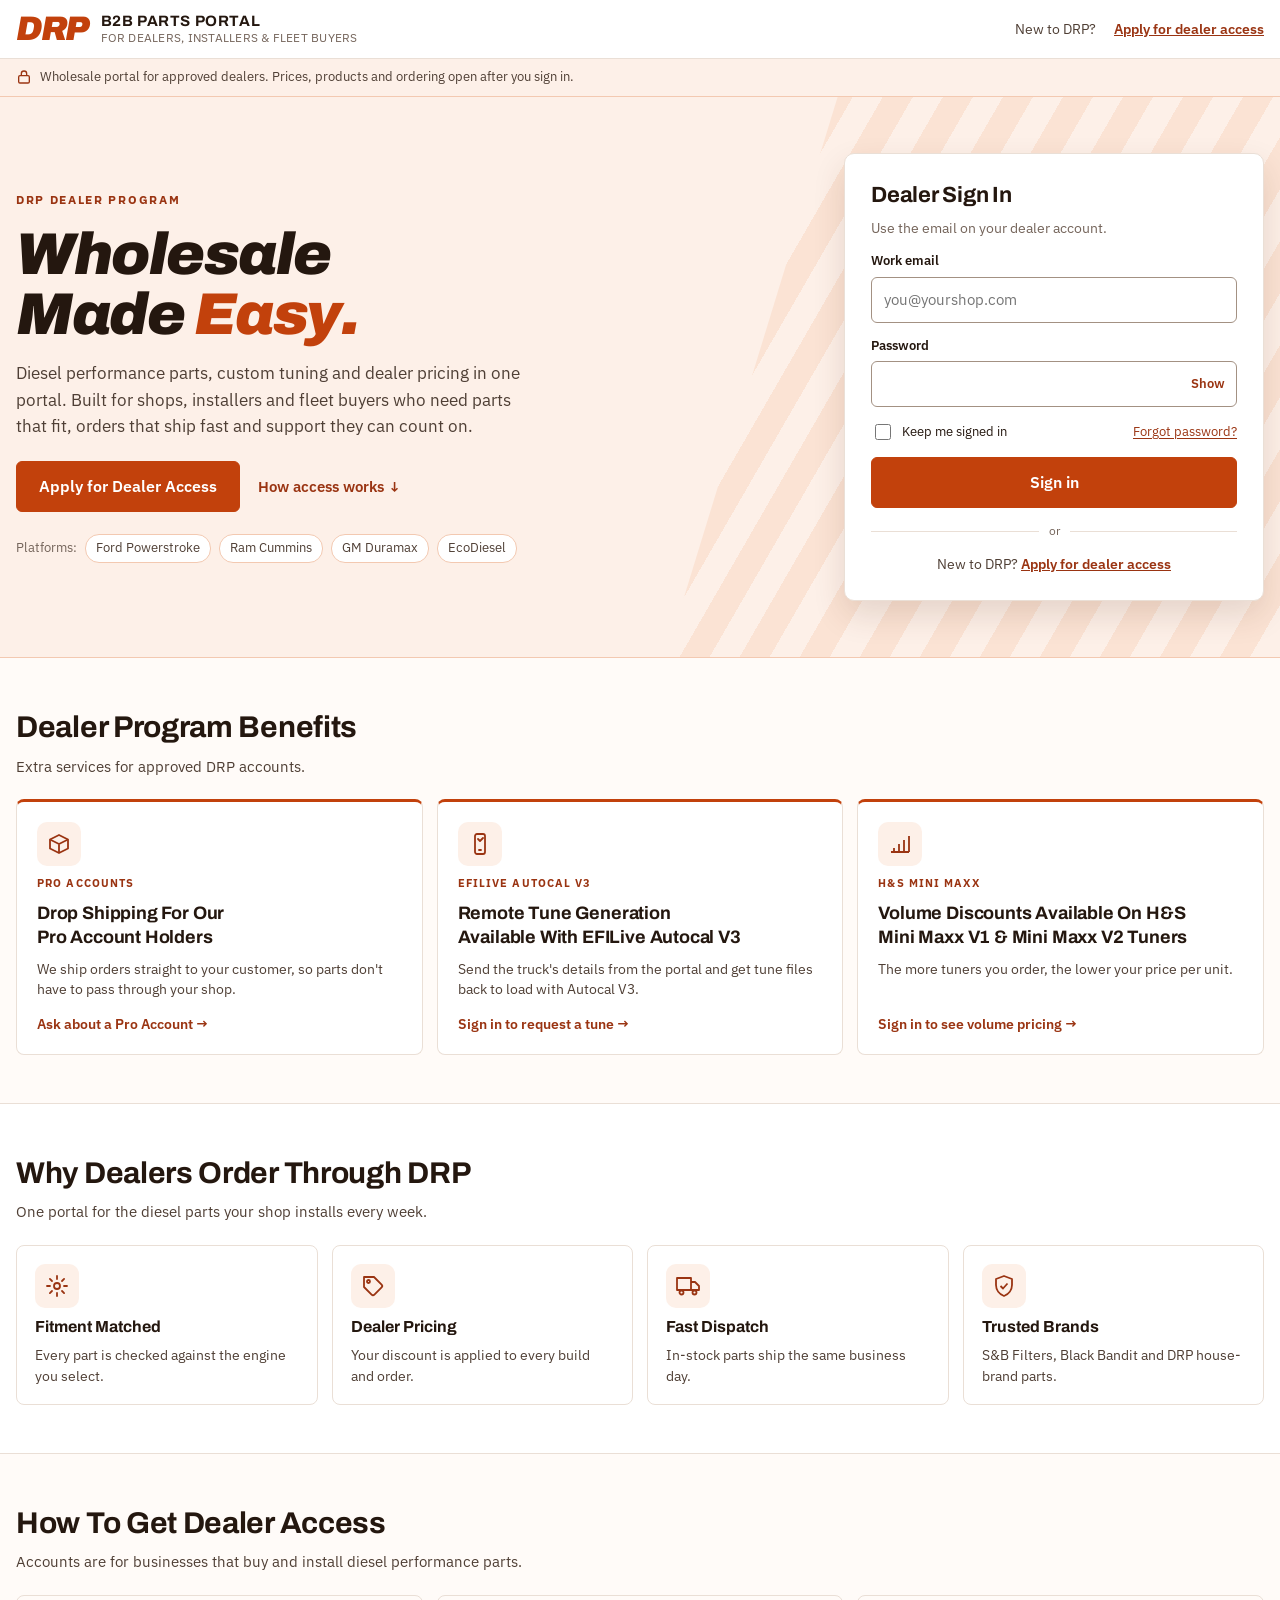
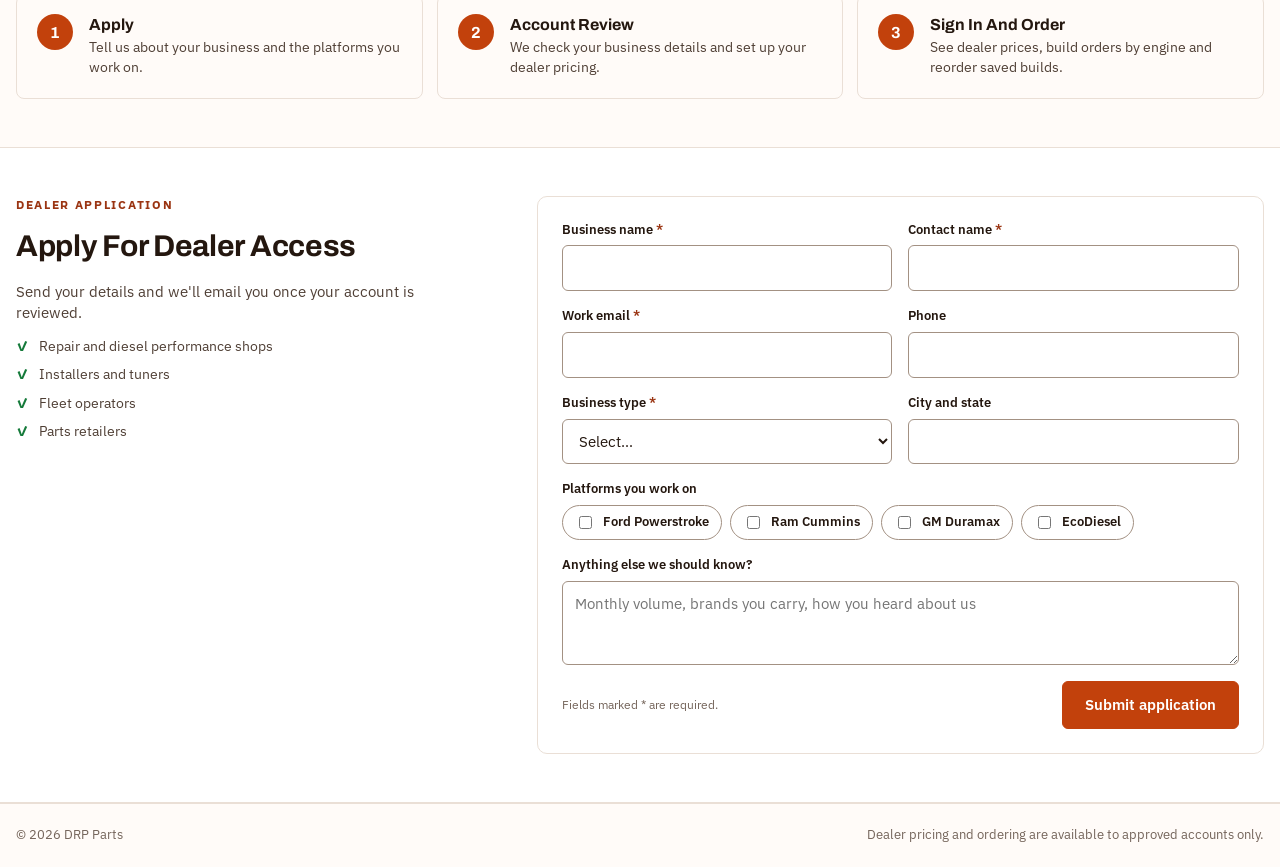
==== commit a3f20b58: "Sign-in hero: Wholesale Made Easy headline and tighter sub text Co-Authored-By: Claude Opus 5.5 <nor" ====
--- a/login.html
+++ b/login.html
@@ -141,8 +141,8 @@
     <div class="wrap">
       <div class="pitch">
         <span class="eyebrow">DRP Dealer Program</span>
-        <h1>Build It, Check Fitment, Order At <em>Dealer Pricing.</em></h1>
-        <p>Made for shops, installers and fleet buyers. Pick an engine, add parts by SKU, save builds for repeat jobs, and your dealer discount applies automatically.</p>
+        <h1>Wholesale Made <em>Easy.</em></h1>
+        <p>Diesel performance parts, custom tuning and dealer pricing in one portal. Built for shops, installers and fleet buyers who need parts that fit, orders that ship fast and support they can count on.</p>
         <div class="ctas"><a class="btn" href="#apply">Apply for Dealer Access</a><a class="linkbtn" href="#how">How access works ↓</a></div>
         <ul class="plats" aria-label="Platforms covered"><li>Platforms:</li><li>Ford Powerstroke</li><li>Ram Cummins</li><li>GM Duramax</li><li>EcoDiesel</li></ul>
       </div>
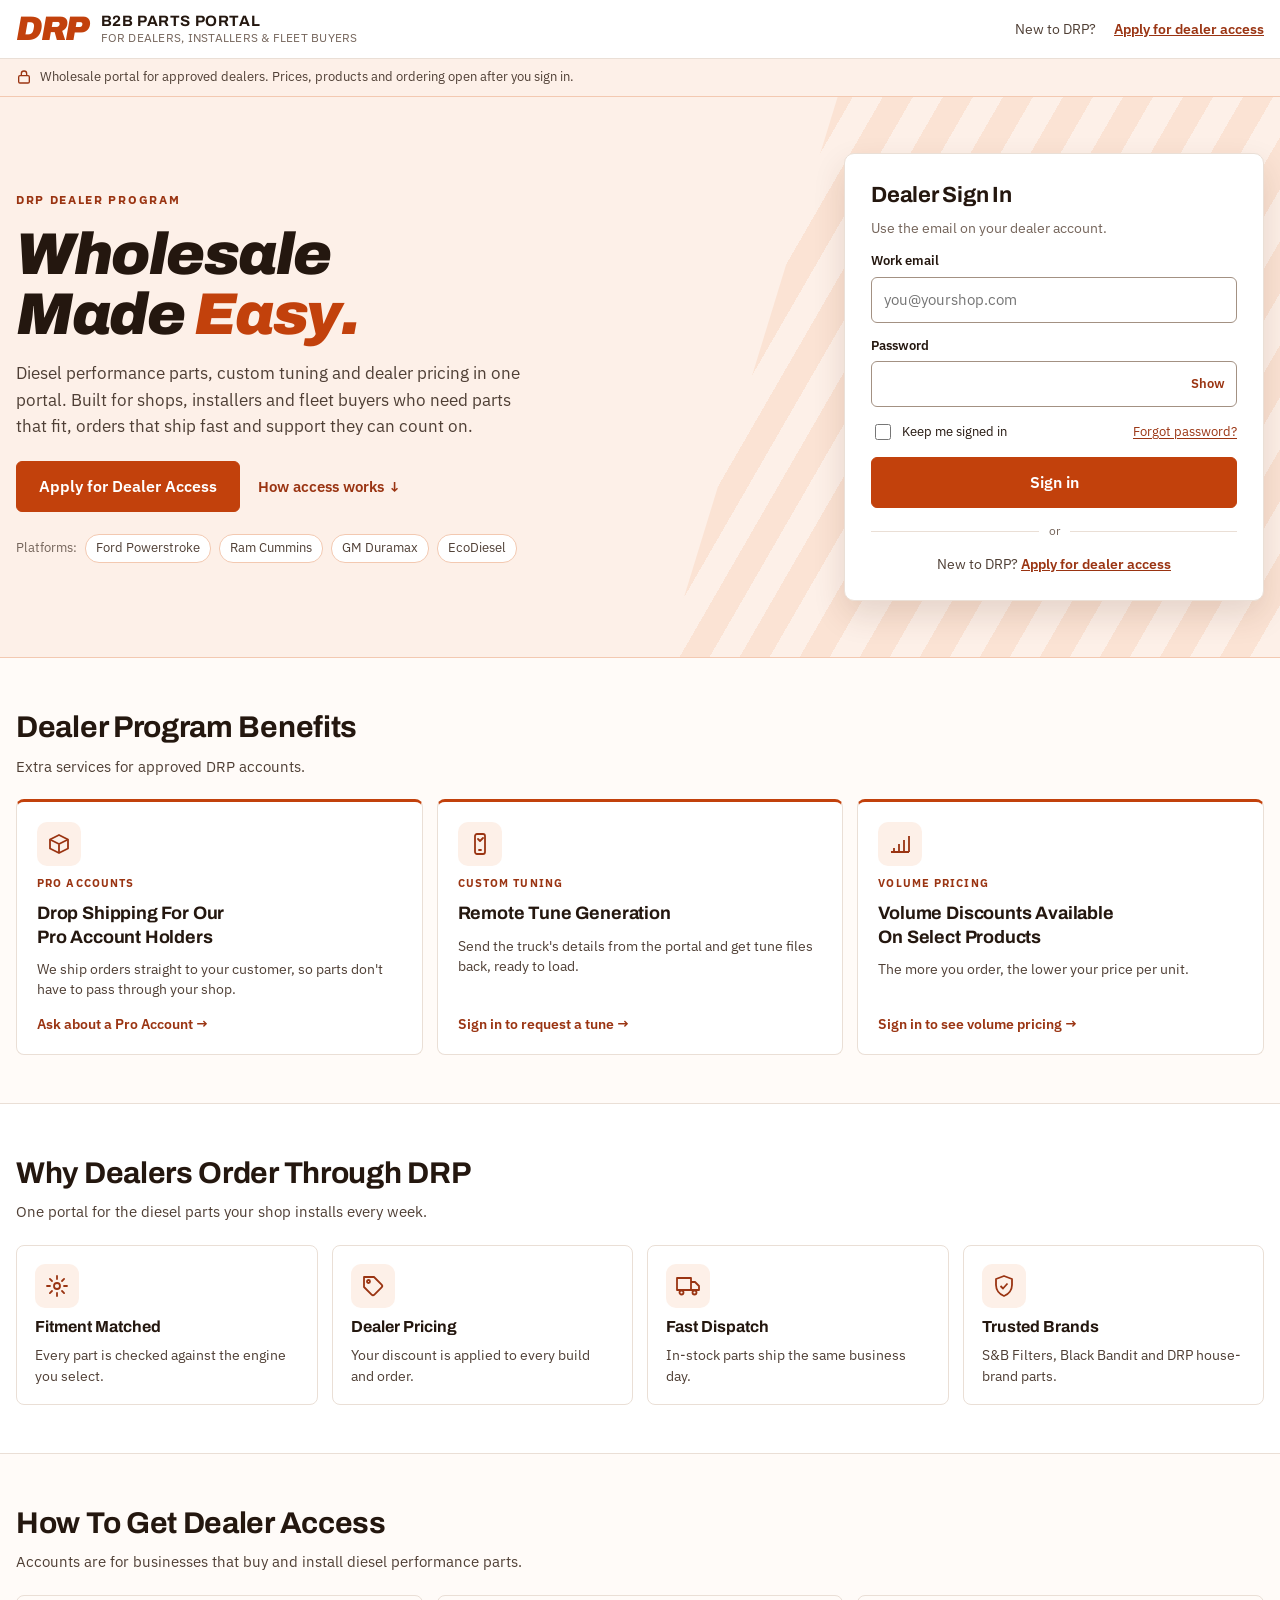
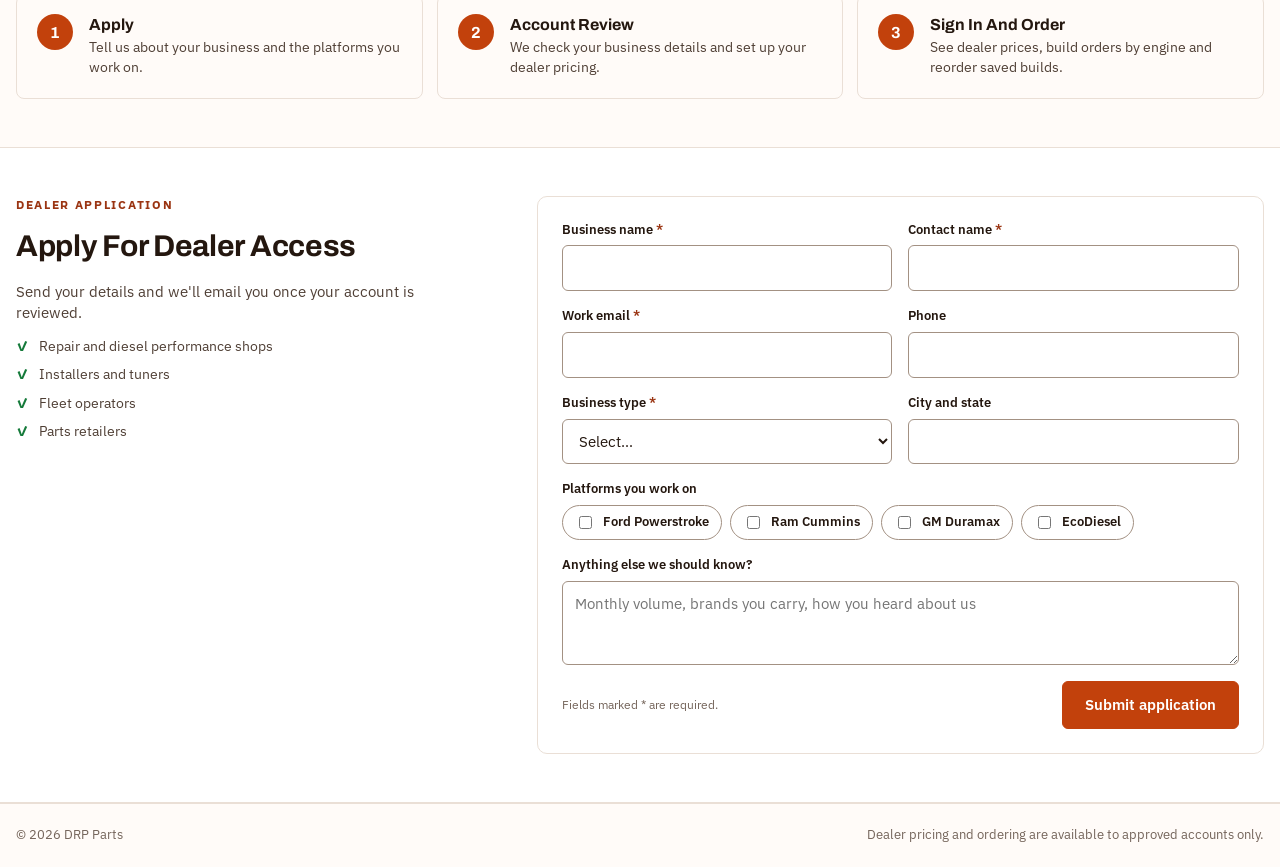
==== commit 7d976725: "Keep product names off the sign-in page benefits Remote Tune Generation and Volume Discounts Availab" ====
--- a/login.html
+++ b/login.html
@@ -174,16 +174,16 @@
         </li>
         <li class="perk">
           <span class="ic"><svg width="24" height="24" viewBox="0 0 24 24" fill="none" stroke="currentColor" stroke-width="1.8" stroke-linecap="round" stroke-linejoin="round" aria-hidden="true"><rect x="7" y="2" width="10" height="20" rx="2"/><path d="M11 18h2M10 7l2 2 3-3"/></svg></span>
-          <span class="tag">EFILive Autocal V3</span>
-          <h3>Remote Tune Generation Available With EFILive Autocal V3</h3>
-          <p>Send the truck's details from the portal and get tune files back to load with Autocal V3.</p>
+          <span class="tag">Custom Tuning</span>
+          <h3>Remote Tune Generation</h3>
+          <p>Send the truck's details from the portal and get tune files back, ready to load.</p>
           <a href="#signin">Sign in to request a tune →</a>
         </li>
         <li class="perk">
           <span class="ic"><svg width="24" height="24" viewBox="0 0 24 24" fill="none" stroke="currentColor" stroke-width="1.8" stroke-linejoin="round" aria-hidden="true"><path d="M3 20h18M6 16v4M11 12v8M16 8v12M21 4v16"/></svg></span>
-          <span class="tag">H&amp;S Mini Maxx</span>
-          <h3>Volume Discounts Available On H&amp;S Mini Maxx V1 &amp; Mini Maxx V2 Tuners</h3>
-          <p>The more tuners you order, the lower your price per unit.</p>
+          <span class="tag">Volume Pricing</span>
+          <h3>Volume Discounts Available On Select Products</h3>
+          <p>The more you order, the lower your price per unit.</p>
           <a href="#signin">Sign in to see volume pricing →</a>
         </li>
       </ul>
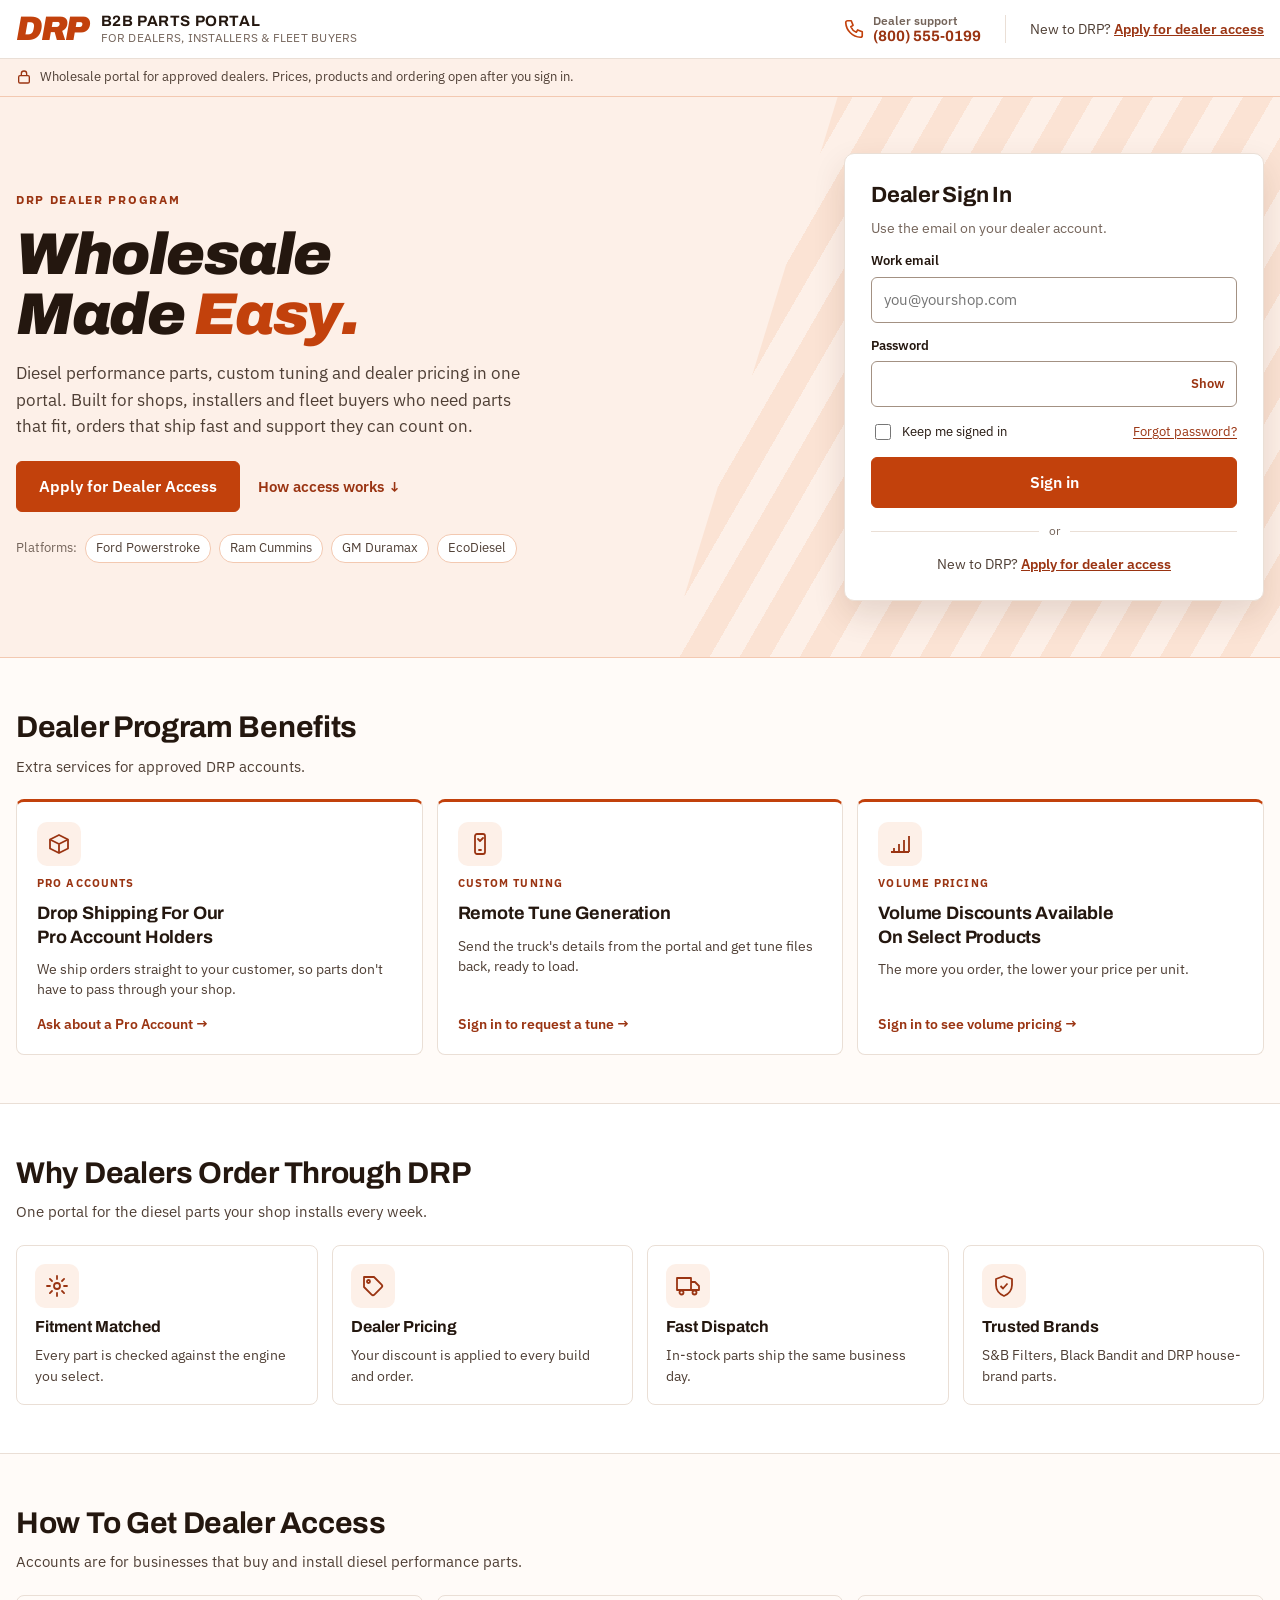
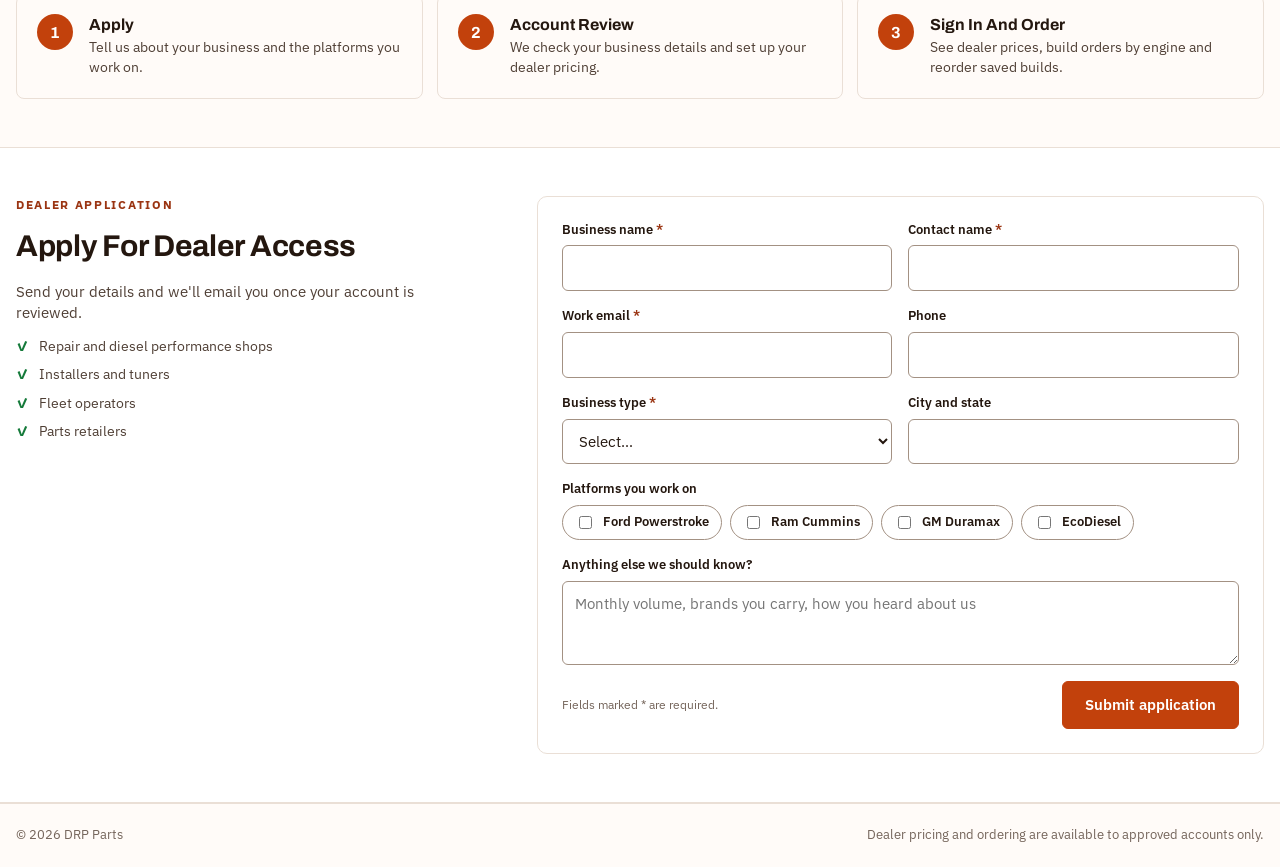
==== commit 2c0a1519: "Sign-in page: tighter max width and dealer support phone in header Cap the page at 1320px so the pit" ====
--- a/login.html
+++ b/login.html
@@ -12,8 +12,11 @@
 /* Layout: pre-login page — slim header, pastel hero with the dealer pitch beside the sign-in card,
    assurance tiles, the three steps to get access, and the dealer application form.
    Nothing else on the site opens until the dealer signs in. Colours come from the tokens in drp.css. */
+/* This page has no 4-column workspace, so keep content tighter than the portal on wide screens */
+.wrap{max-width:1320px}
 .top .wrap{justify-content:space-between}
-.toplinks{display:flex;gap:18px;align-items:center;font-size:14px;color:var(--ink-2)}
+.toplinks{display:flex;gap:24px;align-items:center;font-size:14px;color:var(--ink-2)}
+.toplinks .sep{width:1px;height:28px;background:var(--line)}
 .toplinks a{color:var(--brand-dk);font-weight:600}
 .gate{background:var(--brand-tint);border-bottom:1px solid var(--brand-line);color:var(--ink-2);font-size:13px}
 .gate .wrap{display:flex;gap:8px;align-items:center;padding-block:9px}
@@ -130,8 +133,12 @@
 
 <header class="top">
   <div class="wrap">
-    <a class="logo" href="login.html"><b>DRP</b><span><strong>B2B PARTS PORTAL</strong>FOR DEALERS, INSTALLERS &amp; FLEET BUYERS</span></a>
-    <div class="toplinks"><span class="hide-sm">New to DRP?</span><a href="#apply">Apply for dealer access</a></div>
+    <a class="logo" href="login.html"><img class="logo-img" src="https://cdn.shopify.com/s/files/1/0900/4122/1424/files/DRP-logo.png?v=1773425897" alt="DRP B2B Parts Portal" height="64" fetchpriority="high"></a>
+    <div class="toplinks">
+      <a class="phone" href="tel:+18005550199" aria-label="Call dealer support at (800) 555-0199"><svg width="22" height="22" viewBox="0 0 24 24" fill="none" stroke="currentColor" stroke-width="1.8" stroke-linejoin="round" aria-hidden="true"><path d="M5 3h4l2 5-2.5 1.5a11 11 0 0 0 6 6L16 13l5 2v4a2 2 0 0 1-2 2A17 17 0 0 1 3 5a2 2 0 0 1 2-2"/></svg><span><small>Dealer support</small><b>(800) 555-0199</b></span></a>
+      <span class="sep hide-sm" aria-hidden="true"></span>
+      <span><span class="hide-sm">New to DRP? </span><a href="#apply">Apply for dealer access</a></span>
+    </div>
   </div>
 </header>
 <div class="gate"><div class="wrap"><svg width="16" height="16" viewBox="0 0 24 24" fill="none" stroke="currentColor" stroke-width="2" aria-hidden="true"><rect x="4" y="10" width="16" height="11" rx="2"/><path d="M8 10V7a4 4 0 0 1 8 0v3"/></svg>Wholesale portal for approved dealers. Prices, products and ordering open after you sign in.</div></div>
--- a/drp.css
+++ b/drp.css
@@ -39,6 +39,8 @@
 .top{background:var(--card);border-bottom:1px solid var(--line)}
 .top .wrap{display:flex;align-items:center;gap:20px;padding-block:12px;flex-wrap:wrap}
 .logo{display:flex;align-items:center;gap:12px;text-decoration:none;color:var(--ink)}
+.logo-img{display:block;height:64px;width:auto;max-width:260px;object-fit:contain;margin-block:-6px} /* the file has empty space around the mark */
+/* Text wordmark: shown only if the logo image can't load (drp.js swaps it in) */
 .logo b{font:italic 900 34px/1 var(--f-display);color:var(--brand);letter-spacing:-1.5px}
 .logo span{font-size:12px;line-height:1.3;color:var(--muted);letter-spacing:.02em}
 .logo span strong{display:block;font:700 15px/1.2 var(--f-display);color:var(--ink);letter-spacing:.04em}
@@ -175,7 +177,7 @@
 
 @media (max-width:1000px){.cartbtn .lbl,.who .lbl b{display:none}}
 @media (max-width:640px){.pgrid{grid-template-columns:minmax(0,1fr)}.navpanel .cols2{columns:1}.phone small{display:none}.vgrid2{grid-template-columns:minmax(0,1fr)}.vform{padding:18px}}
-@media (max-width:640px){.logo span{display:none}.ni.acctnav{margin-left:0}}
+@media (max-width:640px){.logo-img{height:48px;margin-block:-4px}.logo span{display:none}.ni.acctnav{margin-left:0}}
 /* Bigger tap targets on touch screens */
 @media (pointer:coarse){.qty button{width:40px;height:40px}.ni{height:46px}.navpanel li button:not(.btn){padding-block:10px}.linkbtn{padding-block:6px}}
 @media (prefers-reduced-motion:reduce){*{transition:none!important;scroll-behavior:auto!important}}
